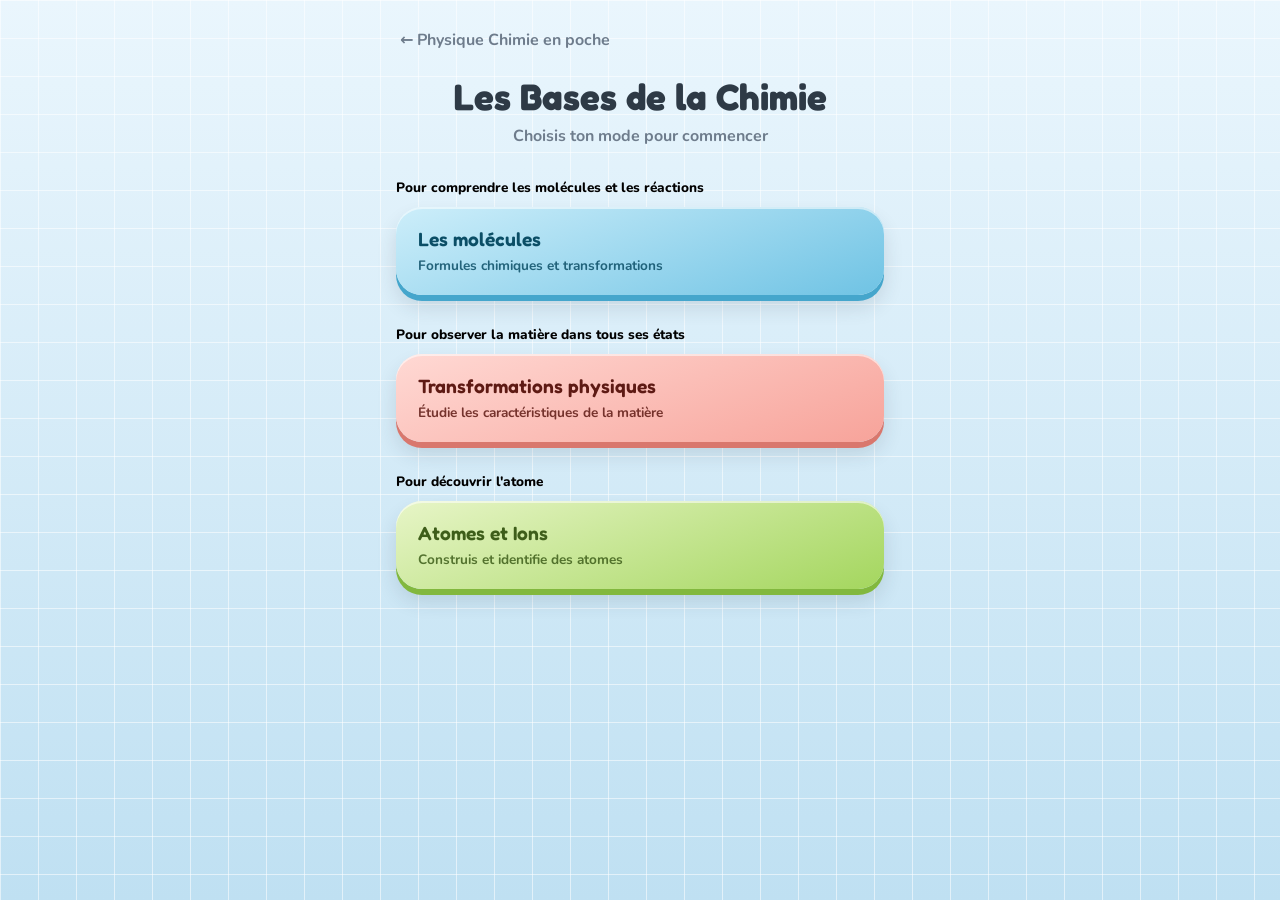
==== apps/chimie/index.html @ 1f3a38d4 "Physique Chimie en poche : page principale et 4 applis réunies Co-Authored-By: Claude Opus 5.5 <nore" ====
<!DOCTYPE html>
<html lang="fr">
<head>
<meta charset="UTF-8">
<meta name="viewport" content="width=device-width, initial-scale=1, viewport-fit=cover">
<title>Les Bases de la Chimie</title>
<link rel="preconnect" href="https://fonts.googleapis.com">
<link rel="preconnect" href="https://fonts.gstatic.com" crossorigin>
<link href="https://fonts.googleapis.com/css2?family=Fredoka:wght@500;600;700&family=Nunito:wght@600;700;800&display=swap" rel="stylesheet">
<link rel="stylesheet" href="style.css">
</head>
<body data-theme="home">

  <!-- ÉCRAN : ACCUEIL -->
  <section id="screen-home" class="screen active">
    <h1 class="app-title">Les Bases de la Chimie</h1>
    <p class="app-subtitle">Choisis ton mode pour commencer</p>

    <p class="mode-caption">Pour comprendre les molécules et les réactions</p>
    <div class="mode-list">
      <button type="button" id="btn-mode1" class="mode-btn mode-btn--blue">
        <span class="mode-btn__title">Les molécules</span>
        <span class="mode-btn__subtitle">Formules chimiques et transformations</span>
      </button>
    </div>

    <p class="mode-caption">Pour observer la matière dans tous ses états</p>
    <div class="mode-list">
      <button type="button" id="btn-mode3" class="mode-btn mode-btn--r">
        <span class="mode-btn__title">Transformations physiques</span>
        <span class="mode-btn__subtitle">Étudie les caractéristiques de la matière</span>
      </button>
    </div>

    <p class="mode-caption">Pour découvrir l'atome</p>
    <div class="mode-list">
      <button type="button" id="btn-mode2" class="mode-btn mode-btn--green">
        <span class="mode-btn__title">Atomes et Ions</span>
        <span class="mode-btn__subtitle">Construis et identifie des atomes</span>
      </button>
    </div>
  </section>

  <!-- ÉCRAN : MODE 1 (sélection des sous-modes) -->
  <section id="screen-mode1" class="screen">
    <button type="button" class="btn-back" id="btn-back-to-home">← Retour</button>
    <h1 class="app-title">Les molécules</h1>
    <p class="app-subtitle">Choisis ton mode pour commencer</p>

    <p class="mode-caption">Pour découvrir les formules chimiques</p>
    <div class="mode-list">
      <button type="button" id="btn-mode1-1" class="mode-btn mode-btn--b1">
        <span class="mode-btn__title">Construis ta molécule</span>
        <span class="mode-btn__subtitle">Assemble des atomes et construis tes molécules</span>
      </button>
      <button type="button" id="btn-mode1-2" class="mode-btn mode-btn--b2">
        <span class="mode-btn__title">Teste-toi</span>
        <span class="mode-btn__subtitle">Identifie et construis des molécules existantes</span>
      </button>
    </div>

    <p class="mode-caption">Pour apprendre à maîtriser les équations chimiques</p>
    <div class="mode-list">
      <button type="button" id="btn-eq-cours" class="mode-btn mode-btn--b3">
        <span class="mode-btn__title">Décris une transformation</span>
        <span class="mode-btn__subtitle">Identifie les réactifs et les produits</span>
      </button>
      <button type="button" id="btn-balance" class="mode-btn mode-btn--b4">
        <span class="mode-btn__title">Équilibre une équation chimique</span>
        <span class="mode-btn__subtitle">Ajuste une écriture scientifique</span>
      </button>
    </div>

    <p class="mode-caption mode-caption--sep">Mets en œuvre tes connaissances dans ce challenge</p>
    <div class="mode-list">
      <button type="button" id="btn-eq-exercice" class="mode-btn mode-btn--glass mode-btn--trophy">
        <span class="mode-btn__title">Challenge</span>
        <span class="mode-btn__subtitle">Teste ta maîtrise de l'écriture chimique</span>
        <span class="mode-btn__trophy" aria-hidden="true">🏆</span>
      </button>
    </div>
  </section>

  <!-- ÉCRAN : MODE 2 (sélection des sous-modes) -->
  <section id="screen-mode2" class="screen">
    <button type="button" class="btn-back" id="btn-back-to-home-2">← Retour</button>
    <h1 class="app-title">Atomes et Ions</h1>
    <p class="app-subtitle">Choisis ton mode pour commencer</p>

    <p class="mode-caption">Pour travailler les atomes</p>
    <div class="mode-list">
      <button type="button" id="btn-atom-cours-nav" class="mode-btn mode-btn--g1">
        <span class="mode-btn__title">Construire ton atome</span>
        <span class="mode-btn__subtitle">Ajoute protons, neutrons et électrons</span>
      </button>
      <button type="button" id="btn-atom-exercice-nav" class="mode-btn mode-btn--g2">
        <span class="mode-btn__title">S'exercer avec les atomes</span>
        <span class="mode-btn__subtitle">Construis ou identifie l'atome demandé</span>
      </button>
    </div>

    <p class="mode-caption">Pour découvrir ce que sont les ions</p>
    <div class="mode-list">
      <button type="button" id="btn-ion-cours-nav" class="mode-btn mode-btn--g3">
        <span class="mode-btn__title">Découvrir les ions</span>
        <span class="mode-btn__subtitle">Transforme un atome en ion, pas à pas</span>
      </button>
      <button type="button" id="btn-ion-exercice-nav" class="mode-btn mode-btn--g4">
        <span class="mode-btn__title">Exerce-toi avec les ions</span>
        <span class="mode-btn__subtitle">Construis ou identifie l'ion demandé</span>
      </button>
      <button type="button" id="btn-lab-nav" class="mode-btn mode-btn--g5">
        <span class="mode-btn__title">Identifier les ions</span>
        <span class="mode-btn__subtitle">Soude, nitrate d'argent et flamme</span>
      </button>
    </div>

    <p class="mode-caption mode-caption--sep">Mets en œuvre tes connaissances dans ce challenge</p>
    <div class="mode-list">
      <button type="button" id="btn-atom-challenge" class="mode-btn mode-btn--glass mode-btn--trophy">
        <span class="mode-btn__title">Challenge</span>
        <span class="mode-btn__subtitle">Teste ta maîtrise des atomes et des ions</span>
        <span class="mode-btn__trophy" aria-hidden="true">🏆</span>
      </button>
    </div>
  </section>

  <!-- ÉCRAN : MODE 1-1-COURS (bac à sable de construction moléculaire) -->
  <section id="screen-mode1-1" class="screen screen--sandbox screen--b1">
    <button type="button" class="btn-back" id="btn-back-to-mode1">← Retour</button>
    <h1 class="app-title app-title--small">Construire une molécule</h1>
    <p class="app-subtitle">Construis ta molécule atome par atome et trouve sa formule chimique</p>

    <div class="sandbox-layout">
      <div class="atoms-panel" id="atoms-panel" aria-label="Tableau des 20 premiers atomes"></div>
      <div class="drop-zone-wrapper">
        <div class="drop-zone" id="drop-zone" aria-label="Zone de dépôt"></div>
        <button type="button" class="btn-clear" id="btn-clear">Effacer</button>
      </div>
    </div>

    <div class="formula-display">
      <div class="formula-brute" id="formula-brute"></div>
      <div class="formula-name" id="formula-name"></div>
    </div>
  </section>

  <!-- ÉCRAN : MODE 1-1-EXERCICE (identifier / construire) -->
  <section id="screen-exercise1-2" class="screen screen--sandbox screen--b2">
    <button type="button" class="btn-back" id="btn-back-to-mode1-ex">← Retour</button>
    <h1 class="app-title app-title--small">S'exercer avec les formules</h1>

    <div class="exercise-topbar">
      <span class="ex-score" id="ex-score">Score : 0 / 0</span>
    </div>

    <div id="ex-identify-panel" class="ex-subpanel">
      <p class="app-subtitle">Quelle est la formule chimique de cette molécule ?</p>
      <div class="ex-preview-zone drop-zone" id="ex-preview-zone" aria-label="Molécule à identifier"></div>
      <div class="ex-formula-preview" id="ex-formula-preview"></div>
      <input type="text" id="ex-formula-input" class="ex-formula-input"
        autocomplete="off" autocapitalize="off" autocorrect="off" spellcheck="false" placeholder="Ex : H₂O">
    </div>

    <div id="ex-build-panel" class="ex-subpanel ex-build-panel">
      <p class="app-subtitle">Construis la molécule suivante</p>
      <div class="ex-target-formula" id="ex-target-formula"></div>
      <div class="ex-formula-preview ex-build-name" id="ex-build-name"></div>
      <div class="sandbox-layout sandbox-layout--compact">
        <div class="atoms-panel" id="atoms-panel-ex" aria-label="Tableau des 20 premiers atomes"></div>
        <div class="drop-zone-wrapper">
          <div class="drop-zone" id="drop-zone-ex" aria-label="Zone de dépôt"></div>
          <button type="button" class="btn-clear" id="btn-clear-ex">Effacer</button>
        </div>
      </div>
    </div>

    <p class="ex-feedback" id="ex-feedback"></p>

    <div class="ex-actions">
      <button type="button" class="btn-primary" id="btn-ex-validate">Valider</button>
      <button type="button" class="btn-primary btn-primary--alt" id="btn-ex-skip">Molécule suivante</button>
    </div>
  </section>

  <!-- ÉCRAN : MODE 1-2-COURS (Décrire une transformation chimique) -->
  <section id="screen-equations-cours" class="screen screen--sandbox screen--b3">
    <button type="button" class="btn-back" id="btn-back-to-mode1-eqc">← Retour</button>
    <h1 class="app-title app-title--small">Décrire une transformation</h1>
    <p class="eq-instruction-main" id="eqc-instruction-main"></p>
    <p class="eq-instruction-sub" id="eqc-instruction-sub"></p>

    <div class="eq-phrase" id="eqc-phrase"></div>
    <div class="eq-equation" id="eqc-equation" style="display:none;"></div>

    <p class="ex-feedback" id="eqc-feedback"></p>

    <div class="ex-actions">
      <button type="button" class="btn-secondary" id="btn-eqc-catalog">Voir le catalogue</button>
      <button type="button" class="btn-primary" id="btn-eqc-next-step" style="display:none;">Suivant</button>
      <button type="button" class="btn-primary" id="btn-eqc-validate" style="display:none;">Valider</button>
      <button type="button" class="btn-primary btn-primary--alt" id="btn-eqc-new" style="display:none;">Nouvelle transformation</button>
    </div>

    <div class="eq-catalog-overlay" id="eqc-catalog-overlay">
      <div class="eq-catalog-panel">
        <h2 class="eq-catalog-title">Catalogue des substances</h2>
        <input type="text" id="eqc-catalog-search" class="eq-catalog-search" placeholder="Rechercher un nom ou une formule…">
        <div class="eq-catalog-list" id="eqc-catalog-list"></div>
        <button type="button" class="btn-primary" id="btn-eqc-catalog-close">Fermer</button>
      </div>
    </div>
  </section>

  <!-- ÉCRAN : MODE 1-2-EXERCICE (équations à compléter) -->
  <section id="screen-equations-exercice" class="screen screen--sandbox screen--yellow">
    <button type="button" class="btn-back" id="btn-back-to-mode1-eqx">← Retour</button>
    <h1 class="app-title app-title--small">Écrire une équation chimique</h1>

    <div class="exercise-topbar">
      <span class="ex-score" id="eqx-score">Score : 0 / 0</span>
    </div>

    <div class="eq-phrase" id="eqx-phrase"></div>
    <div class="eq-equation" id="eqx-equation"></div>

    <p class="ex-feedback" id="eqx-feedback"></p>

    <div class="ex-actions">
      <button type="button" class="btn-secondary" id="btn-eqx-catalog">Voir le catalogue</button>
      <button type="button" class="btn-primary" id="btn-eqx-validate">Valider</button>
      <button type="button" class="btn-primary btn-primary--alt" id="btn-eqx-skip">Résoudre et passer</button>
    </div>

    <div class="eq-catalog-overlay" id="eqx-catalog-overlay">
      <div class="eq-catalog-panel">
        <h2 class="eq-catalog-title">Catalogue des substances</h2>
        <input type="text" id="eqx-catalog-search" class="eq-catalog-search" placeholder="Rechercher un nom ou une formule…">
        <div class="eq-catalog-list" id="eqx-catalog-list"></div>
        <button type="button" class="btn-primary" id="btn-eqx-catalog-close">Fermer</button>
      </div>
    </div>
  </section>

  <!-- ÉCRAN : SOUS-MENU CHALLENGE (niveaux 1, 2, 3) -->
  <section id="screen-eq-practice" class="screen">
    <button type="button" class="btn-back" id="btn-back-to-mode1-practice">← Retour</button>
    <h1 class="app-title">Challenge</h1>
    <p class="app-subtitle">Choisis ton niveau</p>

    <div class="mode-list">
      <button type="button" id="btn-eq-lvl1" class="mode-btn mode-btn--yellow">
        <span class="mode-btn__title">Écrire une équation chimique</span>
        <span class="mode-btn__level">Niveau 1</span>
      </button>
      <button type="button" id="btn-eq-lvl2" class="mode-btn mode-btn--orange">
        <span class="mode-btn__title">Équilibrer une équation</span>
        <span class="mode-btn__level">Niveau 2</span>
      </button>
      <button type="button" id="btn-eq-lvl3" class="mode-btn mode-btn--red mode-btn--trophy">
        <span class="mode-btn__title">Mode Expert</span>
        <span class="mode-btn__level">Niveau 3</span>
        <span class="mode-btn__trophy" aria-hidden="true">🏆</span>
      </button>
    </div>
  </section>

  <!-- ÉCRAN : NIVEAU 2 (Équilibrer une équation) -->
  <section id="screen-balance-exercice" class="screen screen--sandbox screen--orange">
    <button type="button" class="btn-back" id="btn-back-to-practice-bx">← Retour</button>
    <h1 class="app-title app-title--small">Équilibrer une équation</h1>
    <div class="exercise-topbar">
      <span class="ex-score" id="bx-score">Score : 0 / 0</span>
    </div>
    <p class="app-subtitle">Équilibre l'équation chimique pour la rendre correcte</p>

    <div class="bal-scene">
      <div class="bal-row" id="bx-row"></div>
      <div class="bal-chips" id="bx-chips"></div>
    </div>
    <div class="bal-equation bal-equation--fit" id="bx-equation"></div>

    <p class="ex-feedback" id="bx-feedback"></p>

    <div class="ex-actions">
      <button type="button" class="btn-primary" id="btn-bx-validate">Valider</button>
      <button type="button" class="btn-primary btn-primary--alt" id="btn-bx-skip" style="display:none;">Résoudre et passer</button>
    </div>
  </section>

  <!-- ÉCRAN : NIVEAU 3 (Mode Expert) -->
  <section id="screen-expert" class="screen screen--sandbox screen--red">
    <button type="button" class="btn-back" id="btn-back-to-practice-exp">← Retour</button>
    <p class="exp-progress" id="exp-progress"></p>
    <h1 class="exp-instruction" id="exp-instruction"></h1>

    <div id="exp-run">
      <div class="eq-phrase" id="exp-phrase"></div>

      <div class="bal-scene" id="exp-scene">
        <div class="bal-row" id="exp-row"></div>
        <div class="exp-scene-foot" id="exp-scene-foot"></div>
      </div>

      <div class="eq-equation" id="exp-equation"></div>
      <div class="exp-cat-q1" id="exp-cat-q1">
        <button type="button" class="btn-secondary" id="btn-exp-catalog">Voir le catalogue</button>
      </div>

      <p class="ex-feedback" id="exp-feedback"></p>

      <div class="ex-actions">
        <button type="button" class="btn-primary" id="btn-exp-validate">Valider</button>
        <button type="button" class="btn-primary btn-primary--alt" id="btn-exp-new" style="display:none;">Nouvelle transformation</button>
        <button type="button" class="btn-primary" id="btn-exp-next" style="display:none;">Question suivante</button>
      </div>
    </div>

    <div class="exp-recap" id="exp-recap" style="display:none;">
      <div class="exp-recap-card">
        <div class="exp-trophy" id="exp-trophy">🏆</div>
        <div class="exp-final" id="exp-final"></div>
        <div class="exp-time" id="exp-time"></div>
        <p class="exp-message" id="exp-message"></p>
        <div class="ex-actions">
          <button type="button" class="btn-primary btn-primary--alt" id="btn-exp-tuto" style="display:none;">Revoir le tuto</button>
          <button type="button" class="btn-primary" id="btn-exp-replay">Rejouer</button>
          <button type="button" class="btn-secondary" id="btn-exp-menu">Retour au menu</button>
        </div>
      </div>
    </div>

    <div class="eq-catalog-overlay" id="exp-catalog-overlay">
      <div class="eq-catalog-panel">
        <h2 class="eq-catalog-title">Catalogue des substances</h2>
        <input type="text" id="exp-catalog-search" class="eq-catalog-search" placeholder="Rechercher un nom ou une formule…">
        <div class="eq-catalog-list" id="exp-catalog-list"></div>
        <button type="button" class="btn-primary" id="btn-exp-catalog-close">Fermer</button>
      </div>
    </div>
  </section>

  <!-- ÉCRAN : MODE 1-2-ÉQUILIBRER (tuto pas à pas) -->
  <section id="screen-balance" class="screen screen--sandbox screen--b4">
    <button type="button" class="btn-back" id="btn-back-to-mode1-bal">← Retour</button>
    <h1 class="app-title app-title--small">Équilibrer une équation chimique</h1>
    <p class="bal-text" id="bal-text"></p>

    <div class="bal-scene">
      <div class="bal-row" id="bal-row"></div>
      <div class="bal-chips" id="bal-chips"></div>
    </div>
    <div class="bal-equation" id="bal-equation"></div>

    <p class="ex-feedback" id="bal-feedback"></p>

    <div class="ex-actions">
      <button type="button" class="btn-secondary" id="btn-bal-prev">Précédent</button>
      <button type="button" class="btn-primary" id="btn-bal-next">Suivant</button>
      <button type="button" class="btn-primary btn-primary--alt" id="btn-bal-redo" style="display:none;">Refaire le tuto</button>
      <button type="button" class="btn-primary" id="btn-bal-menu" style="display:none;">Choisir un autre mode</button>
    </div>
  </section>

  <!-- ÉCRAN : MODE 2-1-COURS (Construis ton atome) -->
  <section id="screen-atom-cours" class="screen screen--sandbox screen--g1">
    <button type="button" class="btn-back" id="btn-back-to-mode2">← Retour</button>
    <h1 class="app-title app-title--small">Construire un atome</h1>
    <p class="app-subtitle">Clique sur des protons, neutrons et électrons pour construire ton atome.</p>

    <div class="atom-layout">
      <div class="atom-schema">
        <div class="atom-spin">
          <div class="atom-nucleus-wrap" id="atom-nucleus-wrap"></div>
          <div class="atom-electrons-wrap" id="atom-electrons-wrap"></div>
        </div>
      </div>
      <div class="atom-info">
        <div class="atom-cell" id="atom-cell">
          <span class="element-mass" id="atom-info-mass"></span>
          <span class="element-number" id="atom-info-number"></span>
          <span class="element-symbol" id="atom-info-symbol">?</span>
          <span class="element-name" id="atom-info-name"></span>
        </div>
        <p class="atom-proton-msg" id="atom-proton-msg"></p>
        <p class="atom-neutral-msg" id="atom-neutral-msg"></p>
      </div>
    </div>

    <p class="atom-limit-msg" id="atom-limit-msg"></p>

    <div class="atom-particle-bar">
      <button type="button" class="atom-particle-btn atom-particle-btn--proton" id="btn-add-proton">+ Proton (0)</button>
      <button type="button" class="atom-particle-btn atom-particle-btn--neutron" id="btn-add-neutron">+ Neutron (0)</button>
      <button type="button" class="atom-particle-btn atom-particle-btn--electron" id="btn-add-electron">+ Électron (0)</button>
    </div>

    <div class="ex-actions">
      <button type="button" class="btn-secondary" id="btn-atom-select">Sélectionner un atome</button>
      <button type="button" class="btn-clear btn-clear--static" id="btn-atom-clear">Effacer</button>
    </div>

    <div class="eq-catalog-overlay" id="atom-picker-overlay">
      <div class="eq-catalog-panel atom-picker-panel">
        <h2 class="eq-catalog-title">Choisis un atome</h2>
        <div class="atoms-panel atom-picker-grid" id="atom-picker-grid"></div>
        <button type="button" class="btn-primary" id="btn-atom-picker-close">Fermer</button>
      </div>
    </div>
  </section>

  <!-- ÉCRAN : S'EXERCER AVEC LES ATOMES (contenu généré par ions-app.js) -->
  <section id="screen-atom-exercice" class="screen screen--sandbox screen--g2"></section>

  <!-- ÉCRAN : TUTO DES IONS (Découvrir les ions) -->
  <section id="screen-ion-cours" class="screen screen--sandbox screen--g3">
    <button type="button" class="btn-back" id="btn-back-to-mode2-ion">← Retour</button>
    <h1 class="app-title app-title--small">Découvrir les ions</h1>

    <div id="ionc-main">
      <p class="ion-text" id="ionc-text"></p>
      <p class="ion-instruction" id="ionc-instruction"></p>
      <p class="ion-tip" id="ionc-tip"></p>
      <div class="atom-cell atom-cell--target" id="ionc-target"></div>

      <div class="atom-layout">
        <div class="atom-schema">
          <div class="atom-spin">
            <div class="atom-nucleus-wrap" id="ionc-nucleus-wrap"></div>
            <div class="atom-electrons-wrap" id="ionc-electrons-wrap"></div>
          </div>
        </div>
        <div class="atom-info">
          <div class="atom-cell">
            <span class="element-mass" id="ionc-info-mass"></span>
            <span class="element-number" id="ionc-info-number"></span>
            <span class="element-symbol" id="ionc-info-symbol">?</span>
            <span class="element-name" id="ionc-info-name"></span>
          </div>
          <p class="atom-neutral-msg" id="ionc-neutral"></p>
        </div>
      </div>
      <p class="atom-limit-msg" id="ionc-limit"></p>

      <div class="atom-particle-bar">
        <button type="button" class="atom-particle-btn atom-particle-btn--proton" id="btn-ionc-add-proton">+ Proton (0)</button>
        <button type="button" class="atom-particle-btn atom-particle-btn--neutron" id="btn-ionc-add-neutron">+ Neutron (0)</button>
        <button type="button" class="atom-particle-btn atom-particle-btn--electron" id="btn-ionc-add-electron">+ Électron (0)</button>
      </div>

      <p class="ex-feedback" id="ionc-feedback"></p>

      <div class="ex-actions">
        <button type="button" class="btn-clear btn-clear--static" id="btn-ionc-clear">Effacer</button>
        <button type="button" class="btn-secondary" id="btn-ionc-prev">Précédent</button>
        <button type="button" class="btn-primary" id="btn-ionc-next">Suivant</button>
      </div>
    </div>

    <div id="ionc-recap" style="display:none;">
      <div class="ion-recap-card">
        <h2 class="ion-recap-title">À retenir</h2>
        <p class="ion-text">Un ion est un atome qui a gagné ou perdu des électrons, on indique ce changement par un signe et un chiffre en haut du symbole</p>
        <p class="ion-recap-bold">Il y a deux cas possibles</p>
        <div class="ion-cases">
          <div class="ion-case">
            <p>Un ion avec un « <span class="ion-pos">+</span> » est <span class="ion-pos">positif</span>, il a <span class="ion-pos">perdu</span> 1, 2, 3… électrons.</p>
            <div class="ion-examples ion-pos"><span>Na<sup class="ion-charge">+</sup></span><span>Fe<sup class="ion-charge">2+</sup></span><span>Al<sup class="ion-charge">3+</sup></span></div>
          </div>
          <div class="ion-case ion-case--right">
            <p>Un ion avec un « <span class="ion-neg">&minus;</span> » est <span class="ion-neg">négatif</span>, il a <span class="ion-neg">gagné</span> 1, 2, 3… électrons.</p>
            <div class="ion-examples ion-neg"><span>Cl<sup class="ion-charge">&minus;</sup></span><span>O<sup class="ion-charge">2&minus;</sup></span><span>N<sup class="ion-charge">3&minus;</sup></span></div>
          </div>
        </div>
        <div class="ex-actions">
          <button type="button" class="btn-primary btn-primary--alt" id="btn-ionc-again">Essayer un autre ion</button>
          <button type="button" class="btn-primary" id="btn-ionc-menu">Choisir un autre mode</button>
        </div>
      </div>
    </div>
  </section>

  <!-- ÉCRANS : exercice ions et challenges (contenu généré par ions-app.js) -->
  <section id="screen-ion-exercice" class="screen screen--sandbox screen--g4"></section>

  <section id="screen-atom-challenge" class="screen">
    <button type="button" class="btn-back" id="btn-back-to-mode2-ch">← Retour</button>
    <h1 class="app-title">Challenge</h1>
    <p class="app-subtitle">Choisis ton niveau</p>
    <div class="mode-list">
      <button type="button" id="btn-ach-lvl1" class="mode-btn mode-btn--yellow">
        <span class="mode-btn__title">Atomes neutres</span>
        <span class="mode-btn__level">Niveau 1</span>
      </button>
      <button type="button" id="btn-ach-lvl2" class="mode-btn mode-btn--orange">
        <span class="mode-btn__title">Les ions</span>
        <span class="mode-btn__level">Niveau 2</span>
      </button>
      <button type="button" id="btn-ach-lvl3" class="mode-btn mode-btn--red mode-btn--trophy">
        <span class="mode-btn__title">Mode Expert</span>
        <span class="mode-btn__level">Niveau 3</span>
        <span class="mode-btn__trophy" aria-hidden="true">🏆</span>
      </button>
    </div>
  </section>

  <section id="screen-atom-ch1" class="screen screen--sandbox screen--yellow"></section>
  <section id="screen-atom-ch2" class="screen screen--sandbox screen--orange"></section>

  <!-- ÉCRANS : LABO D'IDENTIFICATION DES IONS (contenu généré par lab-app.js) -->
  <section id="screen-lab" class="screen screen--sandbox screen--g5"></section>
  <section id="screen-lab-test" class="screen screen--sandbox screen--g5"></section>

  <!-- ÉCRANS : MODE EXPERT DES ATOMES ET IONS (questions générées par ions-app.js / lab-app.js) -->
  <section id="screen-atom-expert-q" class="screen screen--sandbox screen--red"></section>
  <section id="screen-atom-expert-lab" class="screen screen--sandbox screen--red"></section>
  <section id="screen-atom-expert-recap" class="screen screen--red">
    <h1 class="app-title app-title--small">Mode Expert</h1>
    <div class="exp-recap-card">
      <div class="exp-trophy" id="aer-trophy">🏆</div>
      <div class="exp-final" id="aer-final"></div>
      <div class="exp-time" id="aer-time"></div>
      <p class="exp-message" id="aer-message"></p>
      <div class="ex-actions">
        <button type="button" class="btn-primary btn-primary--alt" id="aer-train" style="display:none;">S'entraîner</button>
        <button type="button" class="btn-primary" id="aer-replay">Rejouer</button>
      </div>
    </div>
  </section>

  <!-- ÉCRAN : MODE 3 (Transformations physiques) -->
  <section id="screen-mode3" class="screen">
    <button type="button" class="btn-back" id="btn-back-to-home-3">← Retour</button>
    <h1 class="app-title">Transformations physiques</h1>
    <p class="app-subtitle">Choisis ton mode pour commencer</p>

    <p class="mode-caption">Pour manipuler la matière</p>
    <div class="mode-list">
      <button type="button" id="btn-states-nav" class="mode-btn mode-btn--r1">
        <span class="mode-btn__title">Changements d'états</span>
        <span class="mode-btn__subtitle">Manipule la matière et change d'état</span>
      </button>
      <button type="button" id="btn-temp-nav" class="mode-btn mode-btn--r2">
        <span class="mode-btn__title">Température de changement d'état</span>
        <span class="mode-btn__subtitle">Teste différentes matières dans différentes conditions</span>
      </button>
      <button type="button" id="btn-exp-nav" class="mode-btn mode-btn--r3">
        <span class="mode-btn__title">Expérience</span>
        <span class="mode-btn__subtitle">Identifie toi-même des substances chimiques</span>
      </button>
      <button type="button" id="btn-piston-nav" class="mode-btn mode-btn--r4">
        <span class="mode-btn__title">Propriétés de la matière</span>
        <span class="mode-btn__subtitle">Comprime, étire, chauffe et refroidis solides, liquides et gaz</span>
      </button>
    </div>
  </section>

  <!-- ÉCRAN : CHANGEMENTS D'ÉTATS (laboratoire : l'eau) -->
  <section id="screen-states" class="screen screen--sandbox screen--r1">
    <button type="button" class="btn-back" id="btn-back-to-mode3">← Retour</button>
    <h1 class="app-title app-title--small">Changements d'états</h1>

    <div class="st-name" id="st-name" aria-live="polite"></div>

    <div class="st-stagewrap">
    <div class="st-stage">
      <svg viewBox="0 0 300 300" class="st-svg" id="st-svg" role="img" aria-label="Un bécher d'eau posé sur un réchaud à gaz">
        <defs>
          <clipPath id="st-clip"><rect x="92" y="38" width="116" height="146"/></clipPath>
          <linearGradient id="st-wg" x1="0" y1="0" x2="0" y2="1"><stop offset="0" stop-color="#8ED3F5"/><stop offset="1" stop-color="#4FA9DC"/></linearGradient>
          <radialGradient id="st-gg"><stop offset="0" stop-color="#fff" stop-opacity=".95"/><stop offset="1" stop-color="#fff" stop-opacity="0"/></radialGradient>
          <linearGradient id="st-fg" x1="0" y1="1" x2="0" y2="0"><stop offset="0" stop-color="#FF9F1C"/><stop offset="1" stop-color="#FFE066"/></linearGradient>
          <filter id="st-blur"><feGaussianBlur stdDeviation="2.5"/></filter>
        </defs>

        <!-- Réchaud -->
        <path d="M126 262h48l8 18h-64z" fill="#6B7886"/>
        <rect x="142" y="250" width="16" height="14" fill="#8996A3"/>
        <rect x="122" y="240" width="56" height="11" rx="5" fill="#59656F" id="st-head"/>
        <path d="M178 272h40q12 0 12-12" fill="none" stroke="#59656F" stroke-width="4" stroke-linecap="round"/>
        <!-- Trépied -->
        <path d="M100 190h100M106 190l-6 52M194 190l6 52" stroke="#7A8794" stroke-width="4" stroke-linecap="round" fill="none"/>

        <!-- Flamme -->
        <g id="st-flame" class="st-flame">
          <path class="st-f f1" d="M132 240c-8-8-7-18 0-30 7 12 8 22 0 30z" fill="url(#st-fg)"/>
          <path class="st-f f2" d="M150 240c-10-10-9-24 0-42 9 18 10 32 0 42z" fill="url(#st-fg)"/>
          <path class="st-f f3" d="M168 240c-8-8-7-18 0-30 7 12 8 22 0 30z" fill="url(#st-fg)"/>
          <path class="st-f f4" d="M141 240c-4-5-3-10 0-17 3 7 4 12 0 17z" fill="#FFF3B0"/>
          <path class="st-f f5" d="M159 240c-4-5-3-10 0-17 3 7 4 12 0 17z" fill="#FFF3B0"/>
        </g>

        <!-- Fond du bécher -->
        <rect x="92" y="38" width="116" height="146" fill="rgba(215,235,247,.35)"/>

        <!-- Contenu -->
        <g clip-path="url(#st-clip)">
          <g id="st-water" class="st-item" style="display:none">
            <path d="M92 139q14-8 29 0t29 0 29 0 29 0V184H92z" fill="url(#st-wg)" opacity=".9"/>
            <path d="M92 139q14-8 29 0t29 0 29 0 29 0" fill="none" stroke="#fff" stroke-width="2" opacity=".6"/>
          </g>
          <g id="st-gas" class="st-item" style="display:none" filter="url(#st-blur)">
            <circle class="st-g g1" cx="125" cy="150" r="22" fill="url(#st-gg)"/>
            <circle class="st-g g2" cx="170" cy="130" r="26" fill="url(#st-gg)"/>
            <circle class="st-g g3" cx="140" cy="95" r="22" fill="url(#st-gg)"/>
            <circle class="st-g g4" cx="180" cy="168" r="18" fill="url(#st-gg)"/>
            <circle class="st-g g5" cx="115" cy="68" r="16" fill="url(#st-gg)"/>
            <circle class="st-g g6" cx="165" cy="70" r="20" fill="url(#st-gg)"/>
          </g>
        </g>
        <rect id="st-stream" x="146" y="0" width="8" height="120" rx="4" fill="#6FC0EC" style="display:none"/>
        <g id="st-ice" class="st-item" style="display:none">
          <rect x="121" y="122" width="58" height="62" rx="9" fill="#D4F0FF" stroke="#8CC7E6" stroke-width="2.5" opacity=".95"/>
          <path d="M130 133h14M130 133v16" stroke="#fff" stroke-width="4" stroke-linecap="round"/>
        </g>
        <!-- Représentation microscopique -->
        <g id="st-micro"></g>

        <!-- Verre -->
        <path d="M86 38h10M204 38h10M92 38V176q0 8 8 8h100q8 0 8-8V38" fill="none" stroke="#7F9DB3" stroke-width="4" stroke-linecap="round" stroke-linejoin="round"/>
        <path d="M188 80h16M194 105h10M188 130h16M194 155h10" stroke="#7F9DB3" stroke-width="2" stroke-linecap="round" opacity=".7"/>
      </svg>
    </div>
    <div class="st-side" id="st-side" style="visibility:hidden">
      <div class="st-lens" id="st-lens">
        <svg id="st-ico-lens" viewBox="0 0 24 24" fill="none" stroke="#8A2A20" stroke-width="2.4" stroke-linecap="round"><circle cx="10" cy="10" r="6.5" fill="#fff" fill-opacity=".6"/><path d="M15 15l6 6"/></svg>
        <svg id="st-ico-eye" viewBox="0 0 24 24" fill="none" stroke="#8A2A20" stroke-width="2.2" stroke-linecap="round" stroke-linejoin="round" style="display:none"><path d="M2 12c3-5 6-7 10-7s7 2 10 7c-3 5-6 7-10 7s-7-2-10-7z" fill="#fff" fill-opacity=".6"/><circle cx="12" cy="12" r="3" fill="#8A2A20"/></svg>
      </div>
      <button type="button" class="st-micro-btn" id="btn-st-micro">Mode Microscopique</button>
      <p class="st-legend" id="st-legend" style="display:none"><svg viewBox="0 0 24 22" aria-hidden="true"><polygon points="12,2 2,19 22,19" class="st-tri"/></svg><span>Un triangle : une molécule</span></p>
    </div>
    </div>

    <p class="st-prompt" id="st-prompt">Dans quel état veux-tu mettre l'eau ?</p>
    <div class="st-row" id="st-picks">
      <button type="button" class="st-btn st-pick st-pick--solid" data-state="solid">Solide</button>
      <button type="button" class="st-btn st-pick st-pick--liquid" data-state="liquid">Liquide</button>
      <button type="button" class="st-btn st-pick st-pick--gas" data-state="gas">Gaz</button>
    </div>

    <div class="st-row" id="st-actions" style="display:none">
      <button type="button" class="st-btn st-heat" id="btn-st-heat"><svg class="st-ico" viewBox="0 0 24 24" aria-hidden="true"><path d="M12 2c1 4 6 6 6 12a6 6 0 0 1-12 0c0-3 2-4 3-7 1 1 1 2 2 3 1-2 1-5 1-8z" fill="#E8590C" stroke="#B3400A" stroke-width="1" stroke-linejoin="round"/><path d="M12 22a3 3 0 0 1-3-3c0-2 2-3 3-5 1 2 3 3 3 5a3 3 0 0 1-3 3z" fill="#FFD43B"/></svg> Chauffer</button>
      <button type="button" class="st-btn st-cool" id="btn-st-cool"><svg class="st-ico" viewBox="0 0 24 24" aria-hidden="true" fill="none" stroke="#fff" stroke-width="2" stroke-linecap="round"><g id="sf"><path d="M12 2v20M9 4l3 3 3-3M9 20l3-3 3 3"/></g><use href="#sf" transform="rotate(60 12 12)"/><use href="#sf" transform="rotate(120 12 12)"/></svg> Refroidir</button>
    </div>

    <div class="st-retenir-wrap" id="st-retenir-wrap" style="display:none">
      <button type="button" class="mode-btn mode-btn--r st-retenir" id="btn-st-retenir"><span class="mode-btn__title">À retenir</span></button>
    </div>

    <div class="eq-catalog-overlay" id="st-overlay">
      <div class="eq-catalog-panel">
        <h2 class="eq-catalog-title">À retenir</h2>
        <div class="st-memo">
          <h3 class="st-memo__h">Les changements d'état</h3>
          <p>La <b class="st-red">fusion</b> est le passage de l'état solide à l'état liquide (la température augmente).</p>
          <p>La <b class="st-red">vaporisation</b> est le passage de l'état liquide à l'état gazeux (la température augmente).</p>
          <p>La <b class="st-blue">solidification</b> est le passage de l'état liquide à l'état solide (la température diminue).</p>
          <p>La <b class="st-blue">liquéfaction</b> est le passage de l'état gazeux à l'état liquide (la température diminue).</p>
        </div>
        <div class="st-memo">
          <h3 class="st-memo__h">La représentation microscopique</h3>
          <div class="st-micro-row"><svg class="st-illu" viewBox="0 0 100 60" aria-hidden="true"><polygon transform="translate(42.8 52.4) rotate(0)" points="0,-5.2 -4.5,2.6 4.5,2.6" class="st-tri"/><polygon transform="translate(47.6 49.8) rotate(180)" points="0,-5.2 -4.5,2.6 4.5,2.6" class="st-tri"/><polygon transform="translate(52.4 52.4) rotate(0)" points="0,-5.2 -4.5,2.6 4.5,2.6" class="st-tri"/><polygon transform="translate(57.2 49.8) rotate(180)" points="0,-5.2 -4.5,2.6 4.5,2.6" class="st-tri"/><polygon transform="translate(42.8 41.6) rotate(180)" points="0,-5.2 -4.5,2.6 4.5,2.6" class="st-tri"/><polygon transform="translate(47.6 44.2) rotate(0)" points="0,-5.2 -4.5,2.6 4.5,2.6" class="st-tri"/><polygon transform="translate(52.4 41.6) rotate(180)" points="0,-5.2 -4.5,2.6 4.5,2.6" class="st-tri"/><polygon transform="translate(57.2 44.2) rotate(0)" points="0,-5.2 -4.5,2.6 4.5,2.6" class="st-tri"/><polygon transform="translate(42.8 36.0) rotate(0)" points="0,-5.2 -4.5,2.6 4.5,2.6" class="st-tri"/><polygon transform="translate(47.6 33.4) rotate(180)" points="0,-5.2 -4.5,2.6 4.5,2.6" class="st-tri"/><polygon transform="translate(52.4 36.0) rotate(0)" points="0,-5.2 -4.5,2.6 4.5,2.6" class="st-tri"/><polygon transform="translate(57.2 33.4) rotate(180)" points="0,-5.2 -4.5,2.6 4.5,2.6" class="st-tri"/></svg><p><b>État solide :</b> les molécules sont serrées, ordonnées et immobiles.</p></div>
          <div class="st-micro-row"><svg class="st-illu" viewBox="0 0 100 60" aria-hidden="true"><polygon transform="translate(14 50) rotate(40)" points="0,-5.2 -4.5,2.6 4.5,2.6" class="st-tri"/><polygon transform="translate(27 52) rotate(200)" points="0,-5.2 -4.5,2.6 4.5,2.6" class="st-tri"/><polygon transform="translate(40 49) rotate(100)" points="0,-5.2 -4.5,2.6 4.5,2.6" class="st-tri"/><polygon transform="translate(53 52) rotate(300)" points="0,-5.2 -4.5,2.6 4.5,2.6" class="st-tri"/><polygon transform="translate(66 50) rotate(160)" points="0,-5.2 -4.5,2.6 4.5,2.6" class="st-tri"/><polygon transform="translate(79 52) rotate(10)" points="0,-5.2 -4.5,2.6 4.5,2.6" class="st-tri"/><polygon transform="translate(21 41) rotate(250)" points="0,-5.2 -4.5,2.6 4.5,2.6" class="st-tri"/><polygon transform="translate(35 40) rotate(70)" points="0,-5.2 -4.5,2.6 4.5,2.6" class="st-tri"/><polygon transform="translate(48 41) rotate(330)" points="0,-5.2 -4.5,2.6 4.5,2.6" class="st-tri"/><polygon transform="translate(61 40) rotate(120)" points="0,-5.2 -4.5,2.6 4.5,2.6" class="st-tri"/><polygon transform="translate(74 41) rotate(220)" points="0,-5.2 -4.5,2.6 4.5,2.6" class="st-tri"/><polygon transform="translate(88 50) rotate(280)" points="0,-5.2 -4.5,2.6 4.5,2.6" class="st-tri"/></svg><p><b>État liquide :</b> les molécules sont serrées mais désordonnées, elles glissent les unes sur les autres.</p></div>
          <div class="st-micro-row"><svg class="st-illu" viewBox="0 0 100 60" aria-hidden="true"><polygon transform="translate(12 12) rotate(30)" points="0,-5.2 -4.5,2.6 4.5,2.6" class="st-tri"/><polygon transform="translate(40 9) rotate(200)" points="0,-5.2 -4.5,2.6 4.5,2.6" class="st-tri"/><polygon transform="translate(70 14) rotate(110)" points="0,-5.2 -4.5,2.6 4.5,2.6" class="st-tri"/><polygon transform="translate(90 8) rotate(300)" points="0,-5.2 -4.5,2.6 4.5,2.6" class="st-tri"/><polygon transform="translate(25 30) rotate(250)" points="0,-5.2 -4.5,2.6 4.5,2.6" class="st-tri"/><polygon transform="translate(55 27) rotate(60)" points="0,-5.2 -4.5,2.6 4.5,2.6" class="st-tri"/><polygon transform="translate(82 32) rotate(160)" points="0,-5.2 -4.5,2.6 4.5,2.6" class="st-tri"/><polygon transform="translate(10 48) rotate(340)" points="0,-5.2 -4.5,2.6 4.5,2.6" class="st-tri"/><polygon transform="translate(38 44) rotate(90)" points="0,-5.2 -4.5,2.6 4.5,2.6" class="st-tri"/><polygon transform="translate(63 47) rotate(210)" points="0,-5.2 -4.5,2.6 4.5,2.6" class="st-tri"/><polygon transform="translate(88 52) rotate(20)" points="0,-5.2 -4.5,2.6 4.5,2.6" class="st-tri"/><polygon transform="translate(48 18) rotate(140)" points="0,-5.2 -4.5,2.6 4.5,2.6" class="st-tri"/></svg><p><b>État gazeux :</b> les molécules sont très écartées, désordonnées et très agitées.</p></div>
          <p class="st-memo__note">Dans les trois états, le nombre de molécules ne change pas.</p>
        </div>
        <button type="button" class="mode-btn mode-btn--r st-retenir" id="btn-st-close"><span class="mode-btn__title">Fermer</span></button>
      </div>
    </div>
  </section>

  <!-- ÉCRAN : TEMPÉRATURE DE CHANGEMENT D'ÉTAT (labo expérimental) -->
  <section id="screen-temp" class="screen screen--sandbox screen--r2">
    <button type="button" class="btn-back" id="btn-back-to-mode3-tp">← Retour</button>
    <h1 class="app-title app-title--small" id="tp-title">Température de changement d'état</h1>
    <p class="app-subtitle" id="tp-sub">Étudie les changements d'états de différentes substances en manipulant la température.</p>
    <div class="tp-exp-only tp-tablewrap" id="tp-table"></div>
    <div class="tp-toprow">
      <button type="button" class="st-btn tp-choose tp-free-only" id="btn-tp-choose">Choisir une substance</button>
      <button type="button" class="st-btn tp-reset" id="btn-tp-reset">Réinitialiser</button>
    </div>
    <p class="tp-read" id="tp-read"></p>
    <div class="st-stagewrap">
      <div class="st-stage" id="tp-stage"></div>
      <div class="st-side" id="tp-side">
        <div class="st-lens">
          <svg id="tp-ico-lens" viewBox="0 0 24 24" fill="none" stroke="#8A2A20" stroke-width="2.4" stroke-linecap="round"><circle cx="10" cy="10" r="6.5" fill="#fff" fill-opacity=".6"/><path d="M15 15l6 6"/></svg>
          <svg id="tp-ico-eye" viewBox="0 0 24 24" fill="none" stroke="#8A2A20" stroke-width="2.2" stroke-linecap="round" stroke-linejoin="round" style="display:none"><path d="M2 12c3-5 6-7 10-7s7 2 10 7c-3 5-6 7-10 7s-7-2-10-7z" fill="#fff" fill-opacity=".6"/><circle cx="12" cy="12" r="3" fill="#8A2A20"/></svg>
        </div>
        <button type="button" class="st-micro-btn" id="btn-tp-micro">Mode Microscopique</button>
        <p class="st-legend" id="tp-legend" style="display:none"><svg viewBox="0 0 24 22" aria-hidden="true"><polygon points="12,2 2,19 22,19" class="st-tri"/></svg><span id="tp-legend-txt"></span></p>
      </div>
    </div>
    <div class="tp-slider" id="tp-slider" aria-label="Curseur froid / chaud"><div class="tp-thumb" id="tp-thumb"></div></div>
    <p class="tp-hint">Glisse le curseur : côté bleu, on refroidit ; côté rouge, on chauffe ; au centre, on arrête.</p>
    <canvas id="tp-graph" class="tp-graph"></canvas>
    <p class="ex-feedback tp-exp-only" id="tp-msg"></p>
    <div class="st-retenir-wrap tp-exp-only">
      <button type="button" class="mode-btn mode-btn--r st-retenir" id="btn-tp-ident"><span class="mode-btn__title">Identifier la substance</span></button>
      <button type="button" class="st-btn tp-skip" id="btn-tp-skip" style="display:none">Résoudre et passer</button>
      <button type="button" class="mode-btn mode-btn--r st-retenir" id="btn-tp-next" style="display:none"><span class="mode-btn__title">Essayer une autre substance</span></button>
    </div>
    <div class="st-retenir-wrap tp-free-only"><button type="button" class="mode-btn mode-btn--r st-retenir" id="btn-tp-retenir"><span class="mode-btn__title">À retenir</span></button></div>

    <div class="eq-catalog-overlay" id="tp-pick">
      <div class="eq-catalog-panel">
        <h2 class="eq-catalog-title" id="tp-pick-title">Choisis une substance</h2>
        <div id="tp-pick-body">
          <div class="tp-tabs"><button type="button" class="tp-tab on">Corps purs</button><button type="button" class="tp-tab">Mélanges</button></div>
          <div class="tp-cards" id="tp-cards"></div>
          <button type="button" class="mode-btn mode-btn--r st-retenir" id="btn-tp-pick-close"><span class="mode-btn__title">Fermer</span></button>
        </div>
        <div id="tp-fail" style="display:none">
          <p class="tp-failtxt">Ce n'est pas la bonne substance.</p>
          <button type="button" class="mode-btn mode-btn--r st-retenir" id="btn-tp-retry"><span class="mode-btn__title">Réessayer</span></button>
        </div>
      </div>
    </div>
    <div class="eq-catalog-overlay" id="tp-memo">
      <div class="eq-catalog-panel">
        <h2 class="eq-catalog-title">À retenir</h2>
        <div class="st-memo">
          <h3 class="st-memo__h">Corps pur : un palier</h3>
          <div class="st-micro-row"><svg class="st-illu tp-curve" viewBox="0 0 100 60"><path d="M8 52L35 30H65L92 8" fill="none" stroke="#1F2E48" stroke-width="3" stroke-linejoin="round"/></svg>
          <p>Un <b>corps pur</b> change d'état à une <b>température constante</b> : la courbe présente un <b>palier</b> horizontal.</p></div>
        </div>
        <div class="st-memo">
          <h3 class="st-memo__h">Mélange : pas de palier</h3>
          <div class="st-micro-row"><svg class="st-illu tp-curve" viewBox="0 0 100 60"><path d="M8 52L30 34L68 22L92 8" fill="none" stroke="#1F2E48" stroke-width="3" stroke-linejoin="round"/></svg>
          <p>Pendant le changement d'état d'un <b>mélange</b>, la température <b>continue de varier</b> : il n'y a <b>pas de palier</b>.</p></div>
          <p class="st-memo__note">Le palier permet donc de reconnaître un corps pur.</p>
        </div>
        <button type="button" class="mode-btn mode-btn--r st-retenir" id="btn-tp-memo-close"><span class="mode-btn__title">Fermer</span></button>
      </div>
    </div>
  </section>

  <!-- ÉCRAN : PROPRIÉTÉS DE LA MATIÈRE (labo à piston) -->
  <section id="screen-piston" class="screen screen--sandbox screen--r4">
    <button type="button" class="btn-back" id="btn-back-to-mode3-pi">← Retour</button>
    <h1 class="app-title app-title--small">Propriétés de la matière</h1>
    <p class="app-subtitle">Chauffe, refroidis, comprime ou étire : observe comment le volume change selon l'état de la matière.</p>
    <div class="pi-toprow">
      <button type="button" class="st-btn pi-btn st-pick--solid" data-pisub="solid">Solide</button>
      <button type="button" class="st-btn pi-btn st-pick--liquid" data-pisub="liquid">Liquide</button>
      <button type="button" class="st-btn pi-btn st-pick--gas" data-pisub="gas">Gaz</button>
    </div>
    <div class="st-stagewrap pi-wrap">
      <div class="pi-slider" id="pi-slider" aria-label="Curseur chaud en haut, froid en bas"><div class="pi-thumb" id="pi-thumb"></div></div>
      <div class="st-stage" id="pi-stage"></div>
      <div class="st-side" id="pi-side">
        <div class="st-lens">
          <svg id="pi-ico-lens" viewBox="0 0 24 24" fill="none" stroke="#8A2A20" stroke-width="2.4" stroke-linecap="round"><circle cx="10" cy="10" r="6.5" fill="#fff" fill-opacity=".6"/><path d="M15 15l6 6"/></svg>
          <svg id="pi-ico-eye" viewBox="0 0 24 24" fill="none" stroke="#8A2A20" stroke-width="2.2" stroke-linecap="round" stroke-linejoin="round" style="display:none"><path d="M2 12c3-5 6-7 10-7s7 2 10 7c-3 5-6 7-10 7s-7-2-10-7z" fill="#fff" fill-opacity=".6"/><circle cx="12" cy="12" r="3" fill="#8A2A20"/></svg>
        </div>
        <button type="button" class="st-micro-btn" id="btn-pi-micro">Mode Microscopique</button>
        <p class="st-legend" id="pi-legend" style="display:none"><svg viewBox="0 0 24 22" aria-hidden="true"><polygon points="12,2 2,19 22,19" class="st-tri"/></svg><span>Un triangle : une molécule</span></p>
        <button type="button" class="st-micro-btn pi-amb" id="btn-pi-amb">Température ambiante</button>
      </div>
    </div>
    <p class="ex-feedback" id="pi-msg"></p>
    <div class="st-retenir-wrap"><button type="button" class="mode-btn mode-btn--r st-retenir" id="btn-pi-retenir"><span class="mode-btn__title">À retenir</span></button></div>

    <div class="eq-catalog-overlay" id="pi-memo">
      <div class="eq-catalog-panel">
        <h2 class="eq-catalog-title">À retenir</h2>
        <div id="pi-memo-body"></div>
        <button type="button" class="mode-btn mode-btn--r st-retenir" id="btn-pi-memo-close"><span class="mode-btn__title">Fermer</span></button>
      </div>
    </div>
  </section>

  <!-- Ambiance froide (vent et flocons) -->
  <div class="st-cold" id="st-cold" aria-hidden="true"></div>
  <div class="st-cold-tint" id="st-cold-tint" aria-hidden="true"></div>

  <canvas id="confetti-canvas"></canvas>

  <script src="js/units.js"></script>
  <script src="js/molecules.js"></script>
  <script src="js/molecule-builder.js"></script>
  <script src="js/sandbox.js"></script>
  <script src="js/generator.js"></script>
  <script src="js/confetti.js"></script>
  <script src="js/exercise.js"></script>
  <script src="js/equations-data.js"></script>
  <script src="js/equations-app.js"></script>
  <script src="js/balance-app.js"></script>
  <script src="js/balance-exercise.js"></script>
  <script src="js/balance-scene.js"></script>
  <script src="js/expert-app.js"></script>
  <script src="js/periodic-table.js"></script>
  <script src="js/atoms-app.js"></script>
  <script src="js/ions-app.js"></script>
  <script src="js/lab-app.js"></script>
  <script src="js/atom-expert.js"></script>
  <script src="js/states-app.js"></script>
  <script src="js/temp-app.js"></script>
  <script src="js/piston-app.js"></script>
  <script src="js/app.js"></script>
<script src="../../portail/retour.js" data-home="#screen-home" data-class="btn-back"></script>
</body>
</html>
---- apps/chimie/style.css ----
/* ===== Tokens ===== */
:root {
  --ink: #2E3A46;
  --ink-soft: #6E7C8C;
  --success: #2F9E5E;
  --error: #D9463B;
  --blue: #3F7FE0;
  --radius-lg: 26px;
  --radius-md: 16px;
  --font-display: 'Fredoka', 'Nunito', system-ui, sans-serif;
  --font-body: 'Nunito', system-ui, -apple-system, 'Segoe UI', sans-serif;
  --shadow-card: 0 10px 26px rgba(46, 58, 70, 0.1);

  --bg-top: #EAF6FD; --bg-bottom: #BFE0F2;
  --acc-light: #CDEEFA; --acc-mid: #6FC3E4; --acc-dark: #45A6CC; --acc-text: #0B4E66;
}

* { box-sizing: border-box; -webkit-tap-highlight-color: transparent; touch-action: manipulation; }
button { -webkit-user-select: none; user-select: none; }

html, body { margin: 0; padding: 0; color: var(--ink); font-family: var(--font-body); font-weight: 600; }

body {
  min-height: 100vh; min-height: 100dvh;
  overflow-x: hidden;
  position: relative;
}

/* Fond : dégradé par thème + quadrillé */
body::before {
  content: '';
  position: fixed; inset: 0; z-index: -1; pointer-events: none;
  background-image:
    linear-gradient(rgba(255,255,255,.55) 1px, transparent 1px),
    linear-gradient(90deg, rgba(255,255,255,.55) 1px, transparent 1px),
    linear-gradient(180deg, var(--bg-top), var(--bg-bottom));
  background-size: 38px 38px, 38px 38px, 100% 100%;
}
body[data-theme="pink"]   { --bg-top: #FFF1F7; --bg-bottom: #FBCFE3; }
body[data-theme="purple"] { --bg-top: #F7F0FD; --bg-bottom: #DCC8F3; }
body[data-theme="green"]  { --bg-top: #F4FBE8; --bg-bottom: #CFE9A9; }
body[data-theme="yellow"] { --bg-top: #FFFBE3; --bg-bottom: #FBE58E; }
body[data-theme="orange"] { --bg-top: #FFF3E5; --bg-bottom: #FBC792; }
body[data-theme="red"]    { --bg-top: #FFEDEA; --bg-bottom: #F5A9A0; }

/* Couleurs d'accent par écran (boutons primaires, cellules…) */
.screen--pink   { --acc-light: #FFD3E6; --acc-mid: #FF9DC8; --acc-dark: #D9558F; --acc-text: #6E1A48; }
.screen--purple { --acc-light: #E3CFF8; --acc-mid: #B98AEF; --acc-dark: #7B4DAE; --acc-text: #3E1F6B; }
.screen--green  { --acc-light: #E7F5C7; --acc-mid: #A4D65E; --acc-dark: #82B83E; --acc-text: #3E5E1A; }
.screen--yellow { --acc-light: #FFF0A6; --acc-mid: #F2CB3F; --acc-dark: #C99B12; --acc-text: #5C4400; }
.screen--orange { --acc-light: #FFD9B0; --acc-mid: #FFA85C; --acc-dark: #D2701A; --acc-text: #5E2E00; }
.screen--red    { --acc-light: #FFB8AE; --acc-mid: #EE6A5D; --acc-dark: #A92A20; --acc-text: #4A0B06; }

/* ===== Écrans ===== */
.screen {
  display: none; width: 100%; max-width: 520px; margin: 0 auto;
  padding: calc(18px + env(safe-area-inset-top, 0px)) 16px calc(32px + env(safe-area-inset-bottom, 0px));
}
.screen.active { display: block; }
.screen--sandbox { max-width: 720px; }
.screen--purple.screen--sandbox, .screen--yellow.screen--sandbox, .screen--orange.screen--sandbox { max-width: 680px; }

/* ===== Titres et textes (repris de l'appli de conversions) ===== */
.app-title {
  font-family: var(--font-display); font-weight: 700;
  font-size: clamp(1.7rem, 7vw, 2.3rem); line-height: 1.15;
  text-align: center; margin: 14px 0 8px; color: var(--ink);
}
.app-title--small { font-size: clamp(1.5rem, 6vw, 1.9rem); }
.app-subtitle {
  text-align: center; color: var(--ink-soft); font-weight: 700;
  font-size: 1rem; line-height: 1.35; margin: 0 auto 26px; max-width: 34ch;
}
.mode-caption {
  text-align: left; color: #000; font-size: .85rem; font-weight: 800;
  margin: 30px 0 10px;
}
.mode-caption:first-of-type { margin-top: 0; }

.btn-back {
  font: inherit; font-weight: 700; font-size: 1rem; color: var(--ink-soft);
  background: none; border: none; padding: 8px 4px; margin: 0; cursor: pointer;
  min-height: 44px;
}
.btn-back:focus-visible, .mode-btn:focus-visible { outline: 3px solid var(--ink); outline-offset: 2px; }

/* ===== Boutons de mode (relief coloré) ===== */
.mode-list { display: flex; flex-direction: column; gap: 16px; }
.mode-list--spaced { margin-top: 34px; }

.mode-btn {
  position: relative;
  --c-light: #CDEEFA; --c-mid: #6FC3E4; --c-dark: #45A6CC; --c-text: #0B4E66;
  font-family: var(--font-body); cursor: pointer; border: none; width: 100%;
  border-radius: var(--radius-lg); padding: 20px 22px; min-height: 88px;
  display: flex; flex-direction: column; justify-content: center; align-items: flex-start;
  gap: 6px; text-align: left;
  background: linear-gradient(160deg, var(--c-light), var(--c-mid));
  color: var(--c-text);
  box-shadow: 0 6px 0 var(--c-dark), 0 12px 20px rgba(46,58,70,.14), inset 0 2px 0 rgba(255,255,255,.55);
  transition: transform .12s ease, box-shadow .12s ease;
}
.mode-btn:active { transform: translateY(4px); box-shadow: 0 2px 0 var(--c-dark), 0 6px 12px rgba(46,58,70,.14), inset 0 2px 0 rgba(255,255,255,.55); }
.mode-btn__title { font-family: var(--font-display); font-size: 1.2rem; font-weight: 600; }
.mode-btn__subtitle { font-size: .85rem; font-weight: 700; opacity: .85; line-height: 1.3; }

.mode-btn--blue        { --c-light: #CDEEFA; --c-mid: #6FC3E4; --c-dark: #45A6CC; --c-text: #0B4E66; }
.mode-btn--pink        { --c-light: #FFD3E6; --c-mid: #FF9DC8; --c-dark: #D9558F; --c-text: #6E1A48; }
.mode-btn--pink-dark   { --c-light: #FF9CC6; --c-mid: #E35B93; --c-dark: #B23A70; --c-text: #3F0A25; }
.mode-btn--purple      { --c-light: #E3CFF8; --c-mid: #C098EE; --c-dark: #7B4DAE; --c-text: #3E1F6B; }
.mode-btn--purple-mid  { --c-light: #B98AEF; --c-mid: #8E55D3; --c-dark: #5A3288; --c-text: #1F0D38; }
.mode-btn--purple-dark { --c-light: #9564D8; --c-mid: #6A3BB0; --c-dark: #3E2068; --c-text: #FFFFFF; }
/* Menu Molécules : palette de la maquette, textes toujours plus foncés que le bouton */
.mode-btn--lav      { --c-light: #E6E1FE; --c-mid: #CDC4FB; --c-dark: #A597E6; --c-text: #2B1C73; }
.mode-btn--lav-dark { --c-light: #9A84FA; --c-mid: #7657F6; --c-dark: #4E34C4; --c-text: #150A52; }
.mode-btn--rose     { --c-light: #FBD3F2; --c-mid: #F8B3E8; --c-dark: #D07DBD; --c-text: #5C1350; }
.mode-btn--magenta  { --c-light: #F58BF7; --c-mid: #EE45F1; --c-dark: #B822BB; --c-text: #4A0650; }
.mode-btn--vivid    { --c-light: #E24BFF; --c-mid: #D200FF; --c-dark: #9800BD; --c-text: #240030; }
.mode-btn--yellow      { --c-light: #FFF3B0; --c-mid: #FFD84D; --c-dark: #D2A616; --c-text: #5C4400; }
.mode-btn--orange      { --c-light: #FFD3A0; --c-mid: #FF9C42; --c-dark: #D2701A; --c-text: #5E2E00; }
.mode-btn--red         { --c-light: #FFA99E; --c-mid: #E5483C; --c-dark: #A32A20; --c-text: #3F0906; }
.mode-btn--green       { --c-light: #E7F5C7; --c-mid: #A4D65E; --c-dark: #82B83E; --c-text: #3E5E1A; }
.mode-btn--green-dark  { --c-light: #A4E0A0; --c-mid: #4FBE7A; --c-dark: #2F9459; --c-text: #10391F; }
.mode-btn--soon {
  background: rgba(255,255,255,.5); color: var(--ink-soft); cursor: default;
  box-shadow: none; border: 2px dashed rgba(46,58,70,.25); align-items: center; min-height: 64px;
}
.mode-btn--soon:active { transform: none; box-shadow: none; }

/* ===== Boutons d'action ===== */
.ex-actions { display: flex; flex-wrap: wrap; justify-content: center; gap: 12px; margin: 16px 0 4px; }

.btn-primary, .btn-secondary, .btn-clear {
  font-family: var(--font-body); font-weight: 800; font-size: 1rem; cursor: pointer;
  border-radius: 999px; min-height: 48px; padding: 12px 26px; border: none;
}
.btn-primary {
  background: linear-gradient(160deg, var(--acc-light), var(--acc-mid)); color: var(--acc-text);
  box-shadow: 0 5px 0 var(--acc-dark), inset 0 2px 0 rgba(255,255,255,.55);
  transition: transform .1s, box-shadow .1s;
}
.btn-primary:active:not(:disabled) { transform: translateY(3px); box-shadow: 0 2px 0 var(--acc-dark), inset 0 2px 0 rgba(255,255,255,.55); }
.btn-primary--alt { background: #fff; box-shadow: 0 5px 0 var(--acc-mid), inset 0 0 0 2px var(--acc-mid); }
.btn-primary:disabled { opacity: .45; cursor: default; box-shadow: none; }
.btn-secondary { background: rgba(255,255,255,.9); color: var(--acc-text); box-shadow: inset 0 0 0 2px var(--acc-mid); }
.btn-clear {
  background: linear-gradient(160deg, #CDEEFA, #6FC3E4); color: #0B4E66;
  box-shadow: 0 4px 0 #45A6CC; min-height: 40px; padding: 8px 18px; font-size: .9rem;
  position: absolute; right: 10px; top: 10px; z-index: 3;
}
.btn-clear--static { position: static; min-height: 48px; padding: 12px 22px; font-size: 1rem; }

.exercise-topbar { display: flex; justify-content: center; margin: 0 0 14px; }
.ex-score {
  background: rgba(255,255,255,.85); border-radius: 999px; padding: 6px 18px;
  font-weight: 800; font-size: .95rem; color: var(--ink-soft);
}
.ex-feedback { min-height: 1.6em; text-align: center; font-weight: 800; font-size: 1.02rem; margin: 14px 0 4px; line-height: 1.4; }
.ex-feedback.success { color: var(--success); }
.ex-feedback.error { color: var(--error); }
.ex-feedback.reveal { color: var(--acc-text); }

/* ===== Cellules d'éléments ===== */
.atoms-panel { display: grid; grid-template-columns: repeat(5, 1fr); gap: 6px; }
.element-cell, .atom-cell {
  position: relative; display: flex; flex-direction: column; align-items: center; justify-content: center;
  background: #fff; border: 2px solid rgba(46,58,70,.12); border-radius: 12px;
  min-height: 62px; padding: 12px 2px 3px; user-select: none; -webkit-user-select: none;
}
.element-cell { cursor: pointer; }
body:not(.touch-mode) .element-cell { touch-action: none; }
.element-cell:hover { border-color: var(--acc-mid); }
.element-mass { position: absolute; top: 3px; left: 5px; font-size: .62rem; font-weight: 800; color: var(--ink-soft); }
.element-number { position: absolute; bottom: 3px; left: 5px; font-size: .62rem; font-weight: 800; color: var(--acc-dark); }
.element-symbol { font-family: var(--font-display); font-size: 1.25rem; font-weight: 600; line-height: 1.1; }
.element-name { font-size: .5rem; font-weight: 700; color: var(--ink-soft); max-width: 100%; overflow: hidden; text-overflow: ellipsis; white-space: nowrap; }

.atom-cell { width: 108px; min-height: 128px; padding-top: 22px; border-radius: 16px; margin: 0 auto; }
.atom-cell .element-mass, .atom-cell .element-number { font-size: .95rem; left: 10px; }
.atom-cell .element-mass { top: 7px; } .atom-cell .element-number { bottom: 7px; top: auto; }
.atom-cell .element-symbol { font-size: 2.6rem; }
.atom-cell .element-name { font-size: .78rem; margin-top: 2px; }
.atom-cell--target, .atom-cell--picked { margin: 0 auto 16px; }
.atom-cell--picked { border-style: dashed; margin-top: 16px; }
.atom-cell--picked:empty::after { content: '?'; font-family: var(--font-display); font-size: 2.2rem; color: var(--ink-soft); }

/* ===== Bac à sable moléculaire ===== */
.sandbox-layout { display: flex; flex-direction: column; gap: 14px; }
.drop-zone-wrapper { order: -1; position: relative; }
.drop-zone {
  position: relative; width: 100%; height: 250px; overflow: hidden;
  background: rgba(255,255,255,.8); border: 2px dashed var(--acc-mid); border-radius: 22px;
}
.ex-preview-zone { height: 210px; margin-bottom: 12px; }
.placed-atom {
  position: absolute; display: flex; align-items: center; justify-content: center;
  border-radius: 50%; font-family: var(--font-display); font-weight: 600; font-size: .95rem;
  box-shadow: inset -3px -4px 0 rgba(0,0,0,.14), 0 2px 4px rgba(0,0,0,.2);
  pointer-events: none; z-index: 1;
}
.bond-line { position: absolute; height: 5px; margin-top: -2.5px; background: #8A97A6; transform-origin: 0 50%; border-radius: 3px; }
.drag-ghost {
  position: fixed; z-index: 60; display: flex; align-items: center; justify-content: center;
  border-radius: 50%; font-family: var(--font-display); font-weight: 600; opacity: .9;
  transform: translate(-50%, -50%); pointer-events: none; box-shadow: 0 6px 14px rgba(0,0,0,.25);
}
.formula-display { text-align: center; margin-top: 18px; min-height: 84px; }
.formula-brute { font-family: var(--font-display); font-size: 2.4rem; font-weight: 600; line-height: 1.2; min-height: 2.9rem; }
.formula-name { font-size: 1.05rem; font-weight: 800; color: var(--ink-soft); }
.formula-name--error { color: var(--error); }

.ex-formula-preview { text-align: center; font-family: var(--font-display); font-size: 1.35rem; font-weight: 600; line-height: 1.25; min-height: 2.4rem; padding: 0 8px; color: var(--acc-text); }
.ex-build-name { margin: -6px 0 12px; }
.ex-name--show { animation: ex-name-in .35s ease-out; }
@keyframes ex-name-in { from { opacity: 0; transform: translateY(-4px); } to { opacity: 1; transform: none; } }
.ex-formula-input {
  display: block; width: 100%; max-width: 360px; margin: 6px auto 0; padding: 14px;
  font-family: var(--font-display); font-size: 1.6rem; text-align: center; color: var(--ink);
  background: #fff; border: 3px solid var(--acc-mid); border-radius: var(--radius-md);
}
.ex-formula-input:focus { outline: none; border-color: var(--acc-dark); }
.ex-target-formula { text-align: center; font-family: var(--font-display); font-size: 2.3rem; font-weight: 600; margin: 0 0 14px; }

@media (min-width: 700px) {
  .sandbox-layout { flex-direction: row; align-items: flex-start; }
  .sandbox-layout .atoms-panel { flex: 1.1; }
  .sandbox-layout .drop-zone-wrapper { order: 0; flex: 1; }
  .drop-zone { height: 320px; }
}

/* ===== Équations : grand espace de travail ===== */
.eq-instruction-main { font-family: var(--font-display); font-size: 1.2rem; font-weight: 600; text-align: center; margin: 4px 0 6px; }
.eq-instruction-sub { text-align: center; color: var(--ink-soft); font-weight: 700; font-size: .95rem; margin: 0 0 18px; line-height: 1.4; }
.eq-hl-green { color: #2E9E5B; font-weight: 800; }
.eq-hl-red { color: var(--error); font-weight: 800; }

.eq-phrase {
  display: block; /* surtout pas flex : chaque mot deviendrait une colonne */
  background: rgba(255,255,255,.88); border-radius: 24px; box-shadow: var(--shadow-card);
  padding: 44px 22px; margin: 0 0 22px; min-height: 190px;
  text-align: center; text-wrap: balance;
  font-size: 1.2rem; line-height: 2.5; font-weight: 700;
}
.eq-token { display: inline-block; padding: 0 9px; margin: 0 1px; border-radius: 10px; line-height: 1.7; transition: background .15s; }
.eq-token--clickable { background: #EDE3FB; border-bottom: 3px solid #B389D9; cursor: pointer; }
.eq-token--dim { opacity: .35; }
.eq-token--selected-reactif { background: #D6F1E0; color: #1E7A45; }
.eq-token--selected-produit { background: #FBDCD9; color: #B0362C; }

.eq-equation {
  background: #fff; border-radius: 24px; box-shadow: var(--shadow-card);
  padding: 26px 8px; margin: 0 0 8px; min-height: 110px;
  display: flex; align-items: center;
  font-size: 22px;           /* base : ajustée en JS pour que l'équation tienne sur UNE ligne */
  overflow-x: auto;          /* filet de sécurité si même la taille minimale ne suffit pas */
}
.eq-inner { display: inline-flex; align-items: center; white-space: nowrap; gap: .45em; margin: 0 auto; }
.eq-side { display: flex; flex-direction: row; align-items: center; gap: .4em; }
.eq-plus { font-family: var(--font-display); font-size: .95em; font-weight: 600; color: var(--ink-soft); line-height: 1; }
.eq-arrow { font-size: 1.3em; color: var(--ink-soft); line-height: 1; }
.eq-blank {
  width: 2.6em; height: 1.9em; padding: 0 .25em; text-align: center;
  font-family: var(--font-display); font-size: max(16px, 1em); color: var(--ink);   /* 16 px mini : évite le zoom auto d'iOS */
  background: #F6F3FC; border: .13em solid #D9C8F1; border-radius: .5em;
}
.eq-blank:focus { outline: none; border-color: var(--acc-dark); background: #fff; }
.eq-blank--ok { border-color: #4FBE7A; background: #E5F7EC; }
.eq-blank--bad { border-color: #E9756B; background: #FDECEA; }

.eq-catalog-overlay {
  display: none; position: fixed; inset: 0; z-index: 40; padding: 16px;
  background: rgba(30,40,55,.45); align-items: center; justify-content: center;
}
.eq-catalog-panel {
  background: #fff; border-radius: 26px; padding: 22px 18px; width: min(100%, 520px);
  max-height: 86vh; max-height: 86dvh; overflow-y: auto; display: flex; flex-direction: column; gap: 14px;
  --acc-light: #E3CFF8; --acc-mid: #B98AEF; --acc-dark: #7B4DAE; --acc-text: #3E1F6B;
}
.screen--green .eq-catalog-panel { --acc-light: #E7F5C7; --acc-mid: #A4D65E; --acc-dark: #82B83E; --acc-text: #3E5E1A; }
.eq-catalog-title { font-family: var(--font-display); font-size: 1.4rem; margin: 0; text-align: center; }
.eq-catalog-search { font: inherit; font-weight: 700; padding: 12px 14px; border: 2px solid #E1E6EC; border-radius: 14px; }
.eq-catalog-search:focus { outline: none; border-color: var(--acc-mid); }
.eq-catalog-list { display: flex; flex-direction: column; }
.eq-catalog-item { display: flex; justify-content: space-between; gap: 12px; padding: 10px 4px; border-bottom: 1px solid #EEF1F5; font-size: .95rem; }
.eq-catalog-formula { font-family: var(--font-display); font-weight: 600; white-space: nowrap; }
.eq-catalog-empty { text-align: center; color: var(--ink-soft); }

/* ===== Atomes ===== */
.atom-layout { display: flex; flex-direction: column; align-items: center; gap: 12px; }
.atom-info { display: flex; flex-direction: column; align-items: center; min-height: 128px; }

/* Le schéma se met à l'échelle : 290 "unités" = largeur du conteneur */
.atom-schema {
  --size: 280px;
  container-type: inline-size;
  width: 100%; max-width: var(--size); aspect-ratio: 1; margin: 0 auto;
  position: relative; background: rgba(255,255,255,.55); border: 2px solid rgba(46,58,70,.14);
  border-radius: 24px; overflow: hidden;
}
.atom-schema--compact { --size: 240px; }
.atom-spin, .atom-nucleus-wrap, .atom-electrons-wrap { position: absolute; inset: 0; --u: calc(100cqw / 290); }
.atom-spin { animation: atom-spin 50s linear infinite; }
@keyframes atom-spin { to { transform: rotate(360deg); } }
@media (prefers-reduced-motion: reduce) { .atom-spin { animation: none; } }

.atom-ring {
  position: absolute; left: 50%; top: 50%; border-radius: 50%; pointer-events: none;
  width: calc(var(--r) * 2 * var(--u)); height: calc(var(--r) * 2 * var(--u));
  transform: translate(-50%, -50%); border: 2px dashed #1F2D3A;
}
.nucleon, .electron-dot {
  position: absolute; left: 50%; top: 50%; border-radius: 50%; cursor: pointer;
  display: flex; align-items: center; justify-content: center;
  color: #fff; font-family: var(--font-display); font-weight: 700; line-height: 1;
  transform: translate(calc(-50% + var(--x) * var(--u)), calc(-50% + var(--y) * var(--u)));
  transition: transform .25s ease;
}
.nucleon { width: calc(18 * var(--u)); height: calc(18 * var(--u)); font-size: calc(13 * var(--u)); box-shadow: inset -2px -3px 0 rgba(0,0,0,.14), 0 1.5px 3px rgba(0,0,0,.35); }
.nucleon--proton { background: radial-gradient(circle at 34% 28%, #FFB1AE, #EF6F6C 55%, #C9433E); }
.nucleon--neutron { background: radial-gradient(circle at 34% 28%, #A6EBC4, #59C08A 55%, #34936A); }
.electron-dot { width: calc(15 * var(--u)); height: calc(15 * var(--u)); font-size: calc(13 * var(--u)); background: #6C8CE8; box-shadow: 0 0 0 1.5px #fff; }
/* Noyau qui ne correspond à aucun atome du tableau : il tremble */
.atom-nucleus--unstable { animation: nucleus-shake .28s linear infinite; }
@keyframes nucleus-shake {
  0%   { transform: translate(0, 0); }
  20%  { transform: translate(calc(2 * var(--u)), calc(-1.5 * var(--u))); }
  40%  { transform: translate(calc(-2 * var(--u)), calc(1 * var(--u))); }
  60%  { transform: translate(calc(1.5 * var(--u)), calc(2 * var(--u))); }
  80%  { transform: translate(calc(-1.5 * var(--u)), calc(-2 * var(--u))); }
  100% { transform: translate(0, 0); }
}

.atom-particle-bar { display: flex; justify-content: center; flex-wrap: wrap; gap: 10px; margin: 16px 0 6px; }
.atom-particle-btn {
  font-family: var(--font-body); font-weight: 800; font-size: 1rem; color: #fff; border: none;
  border-radius: 999px; padding: 12px 20px; min-height: 48px; cursor: pointer;
  box-shadow: 0 4px 0 rgba(0,0,0,.2); text-shadow: 0 1px 1px rgba(0,0,0,.2);
}
.atom-particle-btn:active { transform: translateY(2px); box-shadow: 0 2px 0 rgba(0,0,0,.2); }
.atom-particle-btn--proton { background: linear-gradient(160deg, #F58A87, #E0554F); }
.atom-particle-btn--neutron { background: linear-gradient(160deg, #7ED3A3, #43A874); }
.atom-particle-btn--electron { background: linear-gradient(160deg, #8FA9F0, #5677D9); }

.atom-proton-msg, .atom-neutral-msg, .atom-limit-msg {
  text-align: center; font-weight: 800; font-size: .92rem; line-height: 1.35; margin: 10px 0 0; min-height: 1.3em;
}
.atom-proton-msg { color: var(--error); max-width: 24ch; }
.atom-neutral-msg--ok { color: var(--success); }
.atom-neutral-msg--pos { color: var(--error); }  /* charge positive */
.atom-neutral-msg--neg { color: var(--blue); }   /* charge négative */
.atom-limit-msg { color: var(--ink-soft); opacity: 0; transition: opacity .2s; }
.atom-limit-msg--show { opacity: 1; }

.atom-picker-panel .atoms-panel { gap: 6px; }

@media (min-width: 640px) {
  .atom-layout { flex-direction: row; justify-content: center; align-items: center; gap: 32px; }
  .atom-layout--compact { flex-direction: column; }
}

#confetti-canvas { position: fixed; inset: 0; z-index: 50; pointer-events: none; display: none; }

/* ===== Ajustements V3 ===== */
.atom-layout { gap: 10px; }
.atom-info {
  display: grid; grid-template-columns: auto 1fr; align-items: center; column-gap: 14px;
  width: 100%; max-width: 340px; min-height: 0;
}
.atom-info .atom-cell { grid-row: 1 / span 2; width: 86px; min-height: 102px; padding-top: 18px; margin: 0; }
.atom-info .atom-cell .element-symbol { font-size: 2.1rem; }
.atom-info .atom-cell .element-mass, .atom-info .atom-cell .element-number { font-size: .8rem; }
.atom-info .atom-cell .element-mass { top: 5px; }
.atom-info .atom-cell .element-number { bottom: 5px; top: auto; }
.atom-info .atom-cell .element-name { font-size: .68rem; }
.atom-info .atom-proton-msg, .atom-info .atom-neutral-msg { text-align: left; margin: 0; max-width: none; min-height: 0; }
.atom-schema { cursor: pointer; }

/* Message "trop de particules" : bulle flottante, ne prend plus de place dans la page */
.atom-limit-msg {
  position: fixed; left: 50%; bottom: calc(18px + env(safe-area-inset-bottom, 0px)); transform: translateX(-50%);
  z-index: 45; margin: 0; min-height: 0; padding: 9px 18px; border-radius: 999px;
  background: rgba(46,58,70,.92); color: #fff; white-space: nowrap; pointer-events: none;
}

.btn-clear--mini { min-height: 32px; padding: 4px 12px; font-size: .78rem; right: 8px; top: 8px; box-shadow: 0 3px 0 #45A6CC; }

.atom-particle-bar { margin: 12px 0 4px; }
.ex-actions { margin: 12px 0 4px; }
.ex-feedback { margin: 8px 0 0; min-height: 1.4em; }
.screen--green .app-subtitle { margin-bottom: 14px; }

/* ===== Mode "Équilibrer une transformation" (tuto) ===== */
.bal-text { text-align: center; color: var(--ink-soft); font-weight: 700; font-size: .98rem; line-height: 1.45; margin: 0 0 12px; min-height: 5.8em; }
.bal-text strong { color: var(--ink); font-weight: 800; }

.bal-scene {
  background: rgba(255,255,255,.8); border: 2px dashed var(--acc-mid); border-radius: 22px;
  padding: 6px 6px 8px; margin: 0 0 10px;
}
.bal-row { display: flex; align-items: center; height: 150px; }
.bal-group { flex: 1 1 0; min-width: 0; height: 100%; display: grid; place-content: center; }
.bal-sign { flex: 0 0 22px; text-align: center; font-family: var(--font-display); font-size: 1.5rem; font-weight: 600; color: var(--ink-soft); line-height: 1; }
.bal-cell { position: relative; }
.bal-mol { position: relative; width: 76px; height: 76px; transform-origin: 0 0; }
.bal-pop { animation: bal-pop .38s cubic-bezier(.34,1.56,.64,1); }
@keyframes bal-pop { 0% { transform: scale(.2); opacity: 0; } 60% { opacity: 1; } 100% { transform: scale(1); } }

.bal-chips { display: flex; justify-content: center; gap: 8px; flex-wrap: wrap; min-height: 28px; }
.bal-chip { font-family: var(--font-display); font-weight: 600; font-size: .85rem; padding: 3px 10px; border-radius: 999px; }
.bal-chip--ok { background: #E5F7EC; color: #1E7A45; }
.bal-chip--bad { background: #FDECEA; color: #B0362C; }

.bal-equation {
  background: #fff; border-radius: 24px; box-shadow: var(--shadow-card);
  padding: 16px 6px; display: flex; align-items: center; justify-content: center; gap: 8px; flex-wrap: nowrap;
}
.bal-term { display: flex; align-items: center; gap: 4px; }
.bal-formula { font-family: var(--font-display); font-weight: 600; font-size: clamp(1.25rem, 6vw, 1.7rem); white-space: nowrap; }
.bal-eqsign { font-family: var(--font-display); font-size: clamp(1.2rem, 5vw, 1.6rem); font-weight: 600; color: var(--ink-soft); }
.bal-coef {
  width: 40px; height: 52px; padding: 0; text-align: center;
  font-family: var(--font-display); font-weight: 600; font-size: 1.6rem; color: var(--ink);
  background: rgba(255,255,255,.9); border: 3px dashed var(--acc-mid); border-radius: 14px;
}
.bal-coef:focus { outline: none; border-color: var(--acc-dark); background: #F6F3FC; }
.bal-coef--ok { border-style: solid; border-color: #4FBE7A; background: #E5F7EC; }
.bal-coef--bad { border-color: #E9756B; background: #FDECEA; }

/* ===== Sous-menu "S'exercer avec les équations" (niveaux) ===== */
.mode-btn__level { font-size: .74rem; font-weight: 800; letter-spacing: .05em; text-transform: uppercase; opacity: .75; }
.mode-btn:disabled { opacity: .55; filter: saturate(.6); cursor: default; pointer-events: none; }

/* Niveau 1 (jaune) : ce qui était violet en dur */
.screen--yellow .eq-catalog-panel { --acc-light: #FFF0A6; --acc-mid: #F2CB3F; --acc-dark: #C99B12; --acc-text: #5C4400; }
.screen--yellow .eq-blank { background: #FFFBE6; border-color: #F2DC85; }
.screen--yellow .eq-blank:focus { background: #fff; border-color: var(--acc-dark); }
.screen--yellow .eq-blank--ok { border-color: #4FBE7A; background: #E5F7EC; }
.screen--yellow .eq-blank--bad { border-color: #E9756B; background: #FDECEA; }

/* Niveau 2 (orange) : équation toujours sur une ligne, tout en em (la police est ajustée en JS) */
.bal-free { position: absolute; left: 0; top: 0; width: 300px; height: 300px; transform-origin: 0 0; pointer-events: none; }
.bal-equation--fit { min-height: 92px; padding: 16px 8px; overflow: hidden; font-size: 28px; }
.bal-eq-inner { display: inline-flex; align-items: center; white-space: nowrap; gap: .4em; }
.bal-equation--fit .bal-term { gap: .2em; }
.bal-equation--fit .bal-formula { font-size: 1em; }
.bal-equation--fit .bal-eqsign { font-size: .9em; }
.bal-equation--fit .bal-coef { width: 1.3em; height: 1.7em; font-size: 1em; border-width: .1em; border-radius: .35em; }

/* ===== Trophée sur les boutons Évaluation / Mode Expert ===== */
.mode-btn--trophy { padding-right: 76px; }
.mode-btn__trophy { position: absolute; right: 20px; top: 50%; transform: translateY(-50%); font-size: 2.2rem; line-height: 1; }

/* ===== Mode Expert ===== */
.exp-progress { text-align: center; font-weight: 800; font-size: .85rem; letter-spacing: .06em; text-transform: uppercase; color: var(--acc-dark); margin: 0 0 4px; }
.exp-instruction { text-align: center; font-family: var(--font-body); font-weight: 800; font-size: 1.2rem; line-height: 1.35; color: var(--ink); margin: 0 0 14px; }
.exp-scene-foot { display: flex; justify-content: flex-end; min-height: 8px; padding: 2px 4px 0; }
.exp-cat-q1 { display: flex; justify-content: center; margin: 4px 0 0; }

/* Cases de l'équation (coefficients + formules fixes) */
.eq-term { display: inline-flex; align-items: center; gap: .2em; }
.eq-static { font-family: var(--font-display); font-weight: 600; font-size: 1em; color: var(--ink); }
.eq-coef {
  width: 1.4em; height: 1.9em; padding: 0; text-align: center;
  font-family: var(--font-display); font-size: max(16px, 1em); color: var(--ink);
  background: rgba(255,255,255,.9); border: .13em dashed var(--acc-mid); border-radius: .5em;
}
.eq-coef:focus { outline: none; border-color: var(--acc-dark); background: #fff7f5; }
.eq-coef--ok { border-style: solid; border-color: #4FBE7A; background: #E5F7EC; }
.eq-coef--bad { border-color: #E9756B; background: #FDECEA; }
.screen--red .eq-blank { background: #FFF6F4; border-color: #F5B7AE; }
.screen--red .eq-blank:focus { background: #fff; border-color: var(--acc-dark); }
.screen--red .eq-blank--ok { border-color: #4FBE7A; background: #E5F7EC; }
.screen--red .eq-blank--bad { border-color: #E9756B; background: #FDECEA; }
.screen--red .eq-catalog-panel { --acc-light: #FFB8AE; --acc-mid: #EE6A5D; --acc-dark: #A92A20; --acc-text: #4A0B06; }
.screen--red.screen--sandbox { max-width: 680px; }

/* Récapitulatif */
.exp-recap-card { background: #fff; border-radius: 28px; box-shadow: var(--shadow-card); padding: 26px 20px 20px; text-align: center; margin-top: 8px; }
.exp-trophy { font-size: 4.2rem; line-height: 1; animation: bal-pop .5s cubic-bezier(.34,1.56,.64,1); }
.exp-final { font-family: var(--font-display); font-weight: 700; font-size: 3.4rem; line-height: 1.1; color: var(--ink); margin: 4px 0 2px; }
.exp-time { font-weight: 800; font-size: 1.05rem; color: var(--ink-soft); margin-bottom: 14px; }
.exp-message { font-weight: 800; font-size: 1.1rem; line-height: 1.4; margin: 0 4px 6px; }

/* ===== Menu Molécules : séparateur + bouton "verre" pour l'Évaluation ===== */
.mode-caption--sep { margin-top: 34px; padding-top: 20px; border-top: 2px dashed rgba(46,58,70,.16); }
.mode-btn--glass {
  --c-text: #3B1466;
  background: linear-gradient(160deg, rgba(255,255,255,.62), rgba(255,255,255,.18));
  -webkit-backdrop-filter: blur(12px) saturate(1.5); backdrop-filter: blur(12px) saturate(1.5);
  border: 1.5px solid rgba(255,255,255,.8);
  box-shadow: 0 6px 0 rgba(255,255,255,.5), 0 12px 24px rgba(46,58,70,.12), inset 0 2px 0 rgba(255,255,255,.85);
}
.mode-btn--glass:active {
  box-shadow: 0 2px 0 rgba(255,255,255,.5), 0 6px 12px rgba(46,58,70,.12), inset 0 2px 0 rgba(255,255,255,.85);
}

/* ===== Ions : code couleur (rouge = positif, bleu foncé = négatif) ===== */
.ion-pos { color: #D9463B; font-weight: 800; }
.ion-neg { color: #1F3FA8; font-weight: 800; }
sup.ion-charge { font-size: .45em; line-height: 1; vertical-align: top; margin-left: 1px; position: relative; top: .1em; }
.element-symbol sup.ion-charge { font-size: .42em; }
.ex-feedback .ion-pos, .ex-feedback .ion-neg, .ion-sentence .ion-pos, .ion-sentence .ion-neg { font-weight: 800; }

.mode-btn--peach { --c-light: #FFF0E0; --c-mid: #FFCF9E; --c-dark: #E3A466; --c-text: #5E2E00; }
.mode-btn--soon-sub { align-items: flex-start; min-height: 88px; }
.mode-btn--locked { opacity: .55; filter: saturate(.6); cursor: default; pointer-events: none; }
.screen--orange .eq-catalog-panel { --acc-light: #FFD9B0; --acc-mid: #FFA85C; --acc-dark: #D2701A; --acc-text: #5E2E00; }

/* ===== Tuto des ions ===== */
.ion-text { text-align: center; font-weight: 700; font-size: 1.02rem; line-height: 1.5; margin: 0 auto 8px; max-width: 46ch; }
.ion-instruction { text-align: center; font-weight: 800; font-size: 1.08rem; line-height: 1.45; margin: 0 auto 6px; max-width: 46ch; }
.ion-tip { text-align: center; color: var(--ink-soft); font-size: .88rem; font-weight: 700; margin: 0 0 8px; min-height: 0; }
.ion-tip:empty { display: none; }
#ionc-main .atom-cell--target { margin-bottom: 12px; }
#ionc-main .atom-cell--target[style*="none"] { display: none; }

.ion-recap-card { background: #fff; border-radius: 28px; box-shadow: var(--shadow-card); padding: 24px 18px 18px; margin-top: 8px; }
.ion-recap-title { font-family: var(--font-display); font-size: 1.7rem; text-align: center; margin: 0 0 12px; }
.ion-recap-bold { text-align: center; font-weight: 800; font-size: 1.1rem; margin: 14px 0 12px; }
.ion-cases { display: grid; grid-template-columns: 1fr 1fr; }
.ion-case { padding: 4px 14px; text-align: center; }
.ion-case p { margin: 0 0 14px; line-height: 1.5; font-weight: 700; }
.ion-case--right { border-left: 2px dashed #9AA5B1; }
.ion-examples { display: flex; justify-content: center; gap: 18px; flex-wrap: wrap; font-family: var(--font-display); font-size: 2rem; font-weight: 600; }
@media (max-width: 480px) {
  .ion-cases { grid-template-columns: 1fr; }
  .ion-case--right { border-left: none; border-top: 2px dashed #9AA5B1; margin-top: 12px; padding-top: 16px; }
}

/* ===== Questions sur les ions ===== */
.ion-target-row { display: flex; flex-wrap: wrap; align-items: center; justify-content: center; gap: 6px 16px; margin-bottom: 10px; }
.ion-target-row .atom-cell--target { margin: 0; }
.ion-sentence { margin: 0; max-width: 26ch; font-weight: 800; font-size: 1rem; line-height: 1.45; }
.ion-sentence:empty { display: none; }
.atom-schema--static, .atom-schema--static .nucleon, .atom-schema--static .electron-dot { cursor: default; }

.atom-cell--answer { width: 140px; min-height: 140px; padding-top: 26px; margin: 14px auto 10px; border-style: dashed; }
.ion-symbol-input {
  width: 2.4em; padding: 0; text-align: center; font-family: var(--font-display); font-size: 2.4rem; font-weight: 600;
  color: var(--ink); background: transparent; border: none; border-bottom: 3px dashed var(--acc-mid); border-radius: 0;
}
.ion-symbol-input:focus { outline: none; border-bottom-color: var(--acc-dark); }
.ion-charge-input {
  position: absolute; top: 8px; right: 6px; width: 2.6em; height: 1.9em; padding: 0; text-align: center;
  font-family: var(--font-display); font-size: 1.1rem; font-weight: 700; color: var(--ink);
  background: #fff; border: 2px dashed var(--acc-mid); border-radius: 8px; caret-color: transparent;
}
.ion-charge-input:focus { outline: none; border-color: var(--acc-dark); }
.ion-keypad { display: flex; flex-wrap: wrap; justify-content: center; gap: 6px; max-width: 320px; margin: 0 auto 8px; }
.ion-key {
  width: 54px; height: 44px; border: none; border-radius: 12px; cursor: pointer; background: #fff;
  box-shadow: inset 0 0 0 2px var(--acc-mid); font-family: var(--font-display); font-size: 1.2rem; font-weight: 600; color: var(--ink);
}
.ion-key:active { background: var(--acc-light); }
.ion-key--pos { color: #D9463B; } .ion-key--neg { color: #1F3FA8; }

.ion-built { text-align: center; }
.ion-built:empty { display: none; }
.ion-built-caption { margin: 10px 0 8px; font-weight: 800; color: var(--ink-soft); font-size: .95rem; }

/* ===== Tableau périodique compact ===== */
.pt-scroll { overflow-x: auto; padding-bottom: 4px; }
.pt-grid { display: grid; grid-template-columns: repeat(8, minmax(0, 1fr)); gap: 3px; width: 100%; max-width: 440px; margin: 0 auto; }
.pt-cell {
  position: relative; display: flex; align-items: center; justify-content: center; background: #fff; aspect-ratio: 1;
  border: 1.5px solid rgba(46,58,70,.15); border-radius: 7px; user-select: none; -webkit-user-select: none;
}
.pt-cell--noble { background: #EAF7F6; }
.pt-cell--click { cursor: pointer; }
.pt-cell--click:hover { border-color: var(--acc-mid); background: var(--acc-light); }
.pt-sym { font-family: var(--font-display); font-size: clamp(.8rem, 3.6vw, 1.1rem); font-weight: 600; line-height: 1; }
.pt-mass, .pt-z { position: absolute; left: 3px; font-size: clamp(.56rem, 2.3vw, .7rem); font-weight: 800; line-height: 1; }
.pt-mass { top: 2px; color: var(--ink-soft); }
.pt-z { bottom: 2px; color: var(--acc-dark); }

/* ===== Nouvelles palettes des menus ===== */
/* Molécules : bleus, du plus pâle au plus soutenu */
.mode-btn--b1 { --c-light: #F5FBFE; --c-mid: #DDF1FA; --c-dark: #B5DBEE; --c-text: #0B4E66; }
.mode-btn--b2 { --c-light: #D8EFFB; --c-mid: #9FD6F1; --c-dark: #6DB6DA; --c-text: #0B4E66; }
.mode-btn--b3 { --c-light: #D7DFF8; --c-mid: #B5C3EF; --c-dark: #8B9ED9; --c-text: #1B2E6B; }
.mode-btn--b4 { --c-light: #A0B2EC; --c-mid: #7189DD; --c-dark: #4B63B8; --c-text: #10204F; }
/* Atomes et Ions : verts, du plus pâle au vert militaire */
.mode-btn--g1 { --c-light: #F7FCEB; --c-mid: #E5F5C4; --c-dark: #C6DF95; --c-text: #3E5E1A; }
.mode-btn--g2 { --c-light: #E4F5BA; --c-mid: #C3E47E; --c-dark: #A0C654; --c-text: #3E5E1A; }
.mode-btn--g3 { --c-light: #D5ECDC; --c-mid: #ABD6BA; --c-dark: #80B895; --c-text: #1B4A2B; }
.mode-btn--g4 { --c-light: #A9D9B9; --c-mid: #6FBC8C; --c-dark: #4B9B69; --c-text: #0F3A21; }
.mode-btn--g5 { --c-light: #CBD1A8; --c-mid: #A6AE7A; --c-dark: #80885A; --c-text: #2E3318; }
.mode-btn--locked-soft { opacity: .8; cursor: default; pointer-events: none; }

/* ===== Écrans intérieurs : mêmes couleurs que leurs boutons de menu ===== */
body[data-theme="b1"] { --bg-top: #F6FBFE; --bg-bottom: #D5EBF6; }
.screen--b1, .screen--b1 .eq-catalog-panel { --acc-light: #E6F5FC; --acc-mid: #B7DEF1; --acc-dark: #7FBCDA; --acc-text: #0B4E66; }
body[data-theme="b2"] { --bg-top: #EAF6FD; --bg-bottom: #B5DCF2; }
.screen--b2, .screen--b2 .eq-catalog-panel { --acc-light: #D8EFFB; --acc-mid: #8FCFEF; --acc-dark: #5FAED6; --acc-text: #0B4E66; }
body[data-theme="b3"] { --bg-top: #F2F5FD; --bg-bottom: #C8D3F3; }
.screen--b3, .screen--b3 .eq-catalog-panel { --acc-light: #D7DFF8; --acc-mid: #A9B9EC; --acc-dark: #7D92D4; --acc-text: #1B2E6B; }
body[data-theme="b4"] { --bg-top: #EEF1FD; --bg-bottom: #A9B9EC; }
.screen--b4, .screen--b4 .eq-catalog-panel { --acc-light: #A0B2EC; --acc-mid: #7189DD; --acc-dark: #4B63B8; --acc-text: #10204F; }
body[data-theme="g1"] { --bg-top: #F9FDEF; --bg-bottom: #DCEFB8; }
.screen--g1, .screen--g1 .eq-catalog-panel { --acc-light: #EEF8D4; --acc-mid: #CFE9A0; --acc-dark: #A9CB72; --acc-text: #3E5E1A; }
body[data-theme="g2"] { --bg-top: #F3FAE0; --bg-bottom: #C8E68F; }
.screen--g2, .screen--g2 .eq-catalog-panel { --acc-light: #E4F5BA; --acc-mid: #B6DE6E; --acc-dark: #92BC48; --acc-text: #3E5E1A; }
body[data-theme="g3"] { --bg-top: #F1F9F4; --bg-bottom: #BCDFC8; }
.screen--g3, .screen--g3 .eq-catalog-panel { --acc-light: #D5ECDC; --acc-mid: #9ACFAE; --acc-dark: #6FB088; --acc-text: #1B4A2B; }
body[data-theme="g4"] { --bg-top: #EAF6EE; --bg-bottom: #93CDA8; }
.screen--g4, .screen--g4 .eq-catalog-panel { --acc-light: #A9D9B9; --acc-mid: #6FBC8C; --acc-dark: #4B9B69; --acc-text: #0F3A21; }
.screen--g1 .app-subtitle, .screen--g2 .app-subtitle { margin-bottom: 14px; }
.screen--b3.screen--sandbox, .screen--b4.screen--sandbox { max-width: 680px; }
.screen--b3 .eq-token--clickable, .screen--b4 .eq-token--clickable { background: #E3E9FA; border-bottom-color: #8B9ED9; }
.screen--b3 .eq-blank, .screen--b4 .eq-blank { background: #F3F6FD; border-color: #C3CFF2; }
.screen--b3 .eq-blank:focus, .screen--b4 .eq-blank:focus { background: #fff; border-color: var(--acc-dark); }
.screen--b3 .eq-blank--ok, .screen--b4 .eq-blank--ok { border-color: #4FBE7A; background: #E5F7EC; }
.screen--b3 .eq-blank--bad, .screen--b4 .eq-blank--bad { border-color: #E9756B; background: #FDECEA; }
.screen--b4 .bal-coef:focus { background: #EEF2FD; }

/* ===== Labo : écrans "Identifier les ions" ===== */
body[data-theme="g5"] { --bg-top: #F6F7EC; --bg-bottom: #C9CFA6; }
.screen--g5, .screen--g5 .eq-catalog-panel { --acc-light: #E2E6C6; --acc-mid: #B2BA84; --acc-dark: #8A935F; --acc-text: #2E3318; }
.lab-intro { text-align: center; max-width: 46ch; margin-left: auto; margin-right: auto; }
.lab-board { background: #fff; border-radius: 24px; box-shadow: var(--shadow-card); padding: 6px; margin: 8px 0; }
.lab-scene { max-width: 460px; margin: 0 auto; }
.lab-svg { display: block; width: 100%; height: auto; font-family: var(--font-body, inherit); }
.lab-table-top { fill: #CDBB9F; }
.lab-flask, .lab-burner { cursor: pointer; }
.lab-flask { transition: transform .55s ease; }
.lab-tube { transition: transform .7s ease, opacity .35s; }
.lab-blob { stroke: #8C98A4; stroke-width: .8; }
.lab-flame { transform-origin: 305px 185px; animation: labFlick .3s ease-in-out infinite alternate; transition: opacity .3s; }
.lab-flame path { transition: fill .35s, fill-opacity .35s; }
@keyframes labFlick { from { transform: scale(1, 1) skewX(-2deg); } to { transform: scale(.95, 1.06) skewX(2deg); } }
.lab-tools { display: flex; flex-wrap: wrap; justify-content: center; gap: 8px; margin: 6px 0 4px; }
.lab-mini { padding: 7px 14px; font-size: .85rem; }
.lab-ion-grid { display: grid; grid-template-columns: repeat(3, 1fr); gap: 8px; }
.lab-ion-btn {
  padding: 12px 6px; border: none; border-radius: 14px; cursor: pointer; background: #fff;
  box-shadow: inset 0 0 0 2px var(--acc-mid); font-family: var(--font-display); font-size: 1.4rem; font-weight: 600; color: var(--ink);
}
.lab-ion-btn:active { background: var(--acc-light); }
.lab-data-panel { max-height: 88vh; overflow-y: auto; }
.lab-table-title { margin: 10px 0 6px; font-weight: 800; text-align: center; }
.lab-table { width: 100%; border-collapse: collapse; font-size: .8rem; }
.lab-table th, .lab-table td { border: 1px solid rgba(46,58,70,.2); padding: 4px 3px; text-align: center; vertical-align: middle; }
.lab-table thead th { background: var(--acc-light); font-size: .8rem; }
.lab-table small { font-weight: 600; }
.lab-ion-cell { font-family: var(--font-display); font-size: 1.15rem; font-weight: 600; background: #fafafa; }
.lab-table td svg { display: block; margin: 0 auto 2px; }
.lab-cap { display: block; font-size: .68rem; font-weight: 700; line-height: 1.15; color: var(--ink-soft); }

/* ===== Module 3 : Transformations physiques (rouges pastel) ===== */
.mode-btn--r  { --c-light: #FFD9D4; --c-mid: #F7A39A; --c-dark: #D9776D; --c-text: #5E1A14; }
.mode-btn--r1 { --c-light: #FFF3F1; --c-mid: #FDDAD5; --c-dark: #EDB0A8; --c-text: #5E1A14; }
body[data-theme="r1"] { --bg-top: #FFF6F4; --bg-bottom: #F6CFC9; }
.screen--r1, .screen--r1 .eq-catalog-panel { --acc-light: #FFE3DF; --acc-mid: #F7A39A; --acc-dark: #D9776D; --acc-text: #5E1A14; }
#screen-states { position: relative; z-index: 1; }

.st-name { height: 2.2rem; text-align: center; font-family: var(--font-display); font-weight: 700; font-size: 1.7rem; line-height: 2.2rem; margin-top: 6px; }
.st-name.show { animation: st-pop .45s ease-out; }
.st-red { color: #D9382B; } .st-blue { color: #2F6FD0; }
.st-stagewrap { display: flex; align-items: flex-start; justify-content: center; gap: 6px; max-width: 470px; margin: 0 auto; }
.st-stage { flex: 1 1 auto; min-width: 0; max-width: 340px; }
.st-svg { width: 100%; height: auto; display: block; overflow: visible; }
.st-prompt { text-align: center; font-weight: 800; margin: 10px 0 12px; }
.st-row { display: flex; gap: 12px; justify-content: center; flex-wrap: wrap; }
.st-btn {
  font-family: var(--font-display); font-weight: 600; font-size: 1.1rem; cursor: pointer; border: none;
  border-radius: 20px; padding: 14px 20px; min-height: 54px; min-width: 104px; flex: 1 1 104px; max-width: 170px;
  display: inline-flex; align-items: center; justify-content: center; gap: 8px;
  box-shadow: 0 5px 0 rgba(46,58,70,.22), inset 0 2px 0 rgba(255,255,255,.55); transition: transform .12s, box-shadow .12s, opacity .2s;
}
.st-btn:active:not(:disabled) { transform: translateY(3px); box-shadow: 0 2px 0 rgba(46,58,70,.22), inset 0 2px 0 rgba(255,255,255,.55); }
.st-btn:disabled { opacity: .45; filter: saturate(.5); cursor: default; }
.st-pick--solid { background: #D8F0FC; color: #0B4E66; }
.st-pick--liquid { background: #A9DCF5; color: #0B4E66; }
.st-pick--gas { background: #EEF1F4; color: #3B4652; }
.st-heat { background: linear-gradient(135deg, #FFE98A, #FFB36B); color: #5E2E00; max-width: 190px; }
.st-cool { background: linear-gradient(225deg, #2F55C8, #CDEFFF); color: #fff; text-shadow: 0 1px 2px rgba(10,30,90,.55); max-width: 190px; }
.st-ico { width: 24px; height: 24px; flex: none; }
.st-retenir-wrap { margin: 22px auto 0; max-width: 260px; }
.st-retenir { min-height: 56px; align-items: center; padding: 12px 20px; }
.st-memo { background: #FFF6F4; border-radius: 16px; padding: 12px 14px; }
.st-memo__h { font-family: var(--font-display); font-size: 1.05rem; margin: 0 0 6px; }
.st-memo p { margin: 4px 0; font-weight: 700; line-height: 1.4; }

/* Animations de l'eau */
.st-item, #st-stream { transform-box: fill-box; transform-origin: 50% 100%; }
#st-water.a-drop { animation: st-fill .9s .3s ease-out backwards; }
#st-water.a-in   { animation: st-fillslow 2s linear backwards; }
#st-water.a-out  { animation: st-drain 2s linear forwards; }
#st-stream { transform-origin: 50% 0; }
#st-stream.go { animation: st-stream 1.2s ease-in forwards; }
#st-ice.a-drop { animation: st-bounce 1.2s ease-in backwards; }
#st-ice.a-in   { animation: st-iceIn 2s ease-out backwards; }
#st-ice.a-out  { animation: st-iceOut 2s ease-in forwards; }
#st-gas.a-drop { animation: st-fadein 1.3s ease-out backwards; }
#st-gas.a-in   { animation: st-fadein 2s linear backwards; }
#st-gas.a-out  { animation: st-fadeout 2s linear forwards; }
.st-g { animation: st-drift 5s ease-in-out infinite alternate; }
.st-g.g2 { animation-duration: 6.5s; animation-delay: -2s; } .st-g.g3 { animation-duration: 4.5s; animation-delay: -1s; }
.st-g.g4 { animation-duration: 7s; animation-delay: -3s; } .st-g.g5 { animation-duration: 5.5s; animation-delay: -4s; } .st-g.g6 { animation-duration: 6s; animation-delay: -.5s; }
@keyframes st-drift { from { transform: translate(-12px, 6px) scale(.95); } to { transform: translate(14px, -10px) scale(1.12); } }
@keyframes st-fill { from { transform: scaleY(0); } to { transform: scaleY(1); } }
@keyframes st-fillslow { from { transform: scaleY(0); opacity: .3; } to { transform: scaleY(1); opacity: 1; } }
@keyframes st-drain { from { transform: scaleY(1); opacity: 1; } to { transform: scaleY(0); opacity: 0; } }
@keyframes st-stream { 0% { transform: scaleY(0); opacity: 1; } 35% { transform: scaleY(1); opacity: 1; } 70% { transform: scaleY(1); opacity: 1; } 100% { transform: scaleY(1); opacity: 0; } }
@keyframes st-bounce { 0% { transform: translateY(-170px); } 45% { transform: translateY(0); } 62% { transform: translateY(-9px); } 78% { transform: translateY(0); } 88% { transform: translateY(-3px); } 100% { transform: translateY(0); } }
@keyframes st-iceIn { from { transform: scale(.3); opacity: 0; } to { transform: scale(1); opacity: 1; } }
@keyframes st-iceOut { from { transform: scale(1); opacity: 1; } to { transform: scale(.25); opacity: 0; } }
@keyframes st-fadein { from { opacity: 0; } to { opacity: 1; } }
@keyframes st-fadeout { from { opacity: 1; } to { opacity: 0; } }
@keyframes st-pop { from { transform: scale(.6); opacity: 0; } to { transform: scale(1); opacity: 1; } }

/* Flamme et réchaud */
.st-flame { opacity: 0; transition: opacity .4s; }
.st-flame.on { opacity: 1; }
.st-f { transform-box: fill-box; transform-origin: 50% 100%; animation: st-flick .35s ease-in-out infinite alternate; }
.st-f.f2 { animation-duration: .28s; } .st-f.f3 { animation-duration: .42s; } .st-f.f4 { animation-duration: .25s; }
@keyframes st-flick { from { transform: scale(.88, .85); } to { transform: scale(1.1, 1.12); } }
#st-head.on { fill: #D9602B; }

/* Ambiance froide */
.st-cold, .st-cold-tint { position: fixed; inset: 0; pointer-events: none; opacity: 0; visibility: hidden; transition: opacity .6s, visibility .6s; overflow: hidden; }
.st-cold { z-index: 0; background: linear-gradient(120deg, rgba(120,170,235,.30), rgba(190,225,255,.15)); }
.st-cold-tint { z-index: 2; background: rgba(110,160,235,.10); }
.st-cold.on, .st-cold-tint.on { opacity: 1; visibility: visible; }
.st-flake { position: absolute; top: 0; background: #fff; border-radius: 50%; opacity: .85; animation: st-flake linear infinite; }
.st-wind { position: absolute; left: -200px; height: 3px; border-radius: 3px; background: linear-gradient(90deg, transparent, rgba(255,255,255,.75), transparent); animation: st-wind linear infinite; }
@keyframes st-flake { from { transform: translate(0, -5vh); } to { transform: translate(30vw, 105vh); } }
@keyframes st-wind { from { transform: translateX(0); } to { transform: translateX(calc(100vw + 400px)); } }

/* Loupe / représentation microscopique */
.st-side { width: 92px; flex: none; display: flex; flex-direction: column; align-items: center; gap: 8px; margin-top: 70px; }
.st-lens { width: 54px; height: 54px; border-radius: 50%; background: linear-gradient(160deg, #FFE3DF, #F7A39A); box-shadow: 0 4px 0 #D9776D, inset 0 2px 0 rgba(255,255,255,.55); display: flex; align-items: center; justify-content: center; cursor: pointer; }
.st-lens svg { width: 30px; height: 30px; }
.st-micro-btn { font-family: var(--font-body); font-weight: 800; font-size: .72rem; line-height: 1.2; color: #5E1A14; cursor: pointer; border: none; border-radius: 12px; padding: 8px 6px; width: 100%;
  background: linear-gradient(160deg, #FFD9D4, #F7A39A); box-shadow: 0 3px 0 #D9776D, inset 0 2px 0 rgba(255,255,255,.55); }
.st-micro-btn:active { transform: translateY(2px); box-shadow: 0 1px 0 #D9776D; }
.st-svg.is-micro .st-item, .st-svg.is-micro #st-stream { visibility: hidden; }
.st-svg:not(.is-micro) #st-micro { visibility: hidden; }
.st-tri { fill: #BFE3F7; stroke: #5FA8D3; stroke-width: 1; stroke-linejoin: round; }

.st-legend { margin: 4px 0 0; display: flex; flex-direction: column; align-items: center; gap: 4px; text-align: center; font-size: .74rem; font-weight: 800; line-height: 1.25; color: #5E1A14; }
.st-legend svg { width: 26px; height: 24px; }
.st-micro-row { display: flex; align-items: center; gap: 10px; margin: 8px 0; }
.st-micro-row p { margin: 0; }
.st-illu { flex: none; width: 96px; height: 58px; background: rgba(215,235,247,.45); border: 2px solid #9DB9CC; border-radius: 10px; }
.st-memo__note { font-size: .85rem; text-align: center; opacity: .85; }

/* Loupe / œil : simple illustration, non cliquable */
.st-lens { width: auto; height: auto; background: none; box-shadow: none; border-radius: 0; cursor: default; pointer-events: none; }
.st-lens svg { width: 52px; height: 52px; }

/* ===== Mode Température de changement d'état ===== */
.mode-btn--r2 { --c-light: #F9B8B0; --c-mid: #EC7C70; --c-dark: #CC4A3E; --c-text: #3D0B07; }
body[data-theme="r2"] { --bg-top: #FFF1EE; --bg-bottom: #F1B7AF; }
.screen--r2, .screen--r2 .eq-catalog-panel { --acc-light: #F9B8B0; --acc-mid: #EC7C70; --acc-dark: #CC4A3E; --acc-text: #3D0B07; }
.tp-toprow { display: flex; justify-content: space-between; gap: 10px; margin: 6px 0 4px; }
.tp-choose { background: linear-gradient(160deg, #FFD9D4, #F7A39A); color: #5E1A14; max-width: none; flex: 0 1 auto; }
.tp-reset { background: #fff; color: #5E1A14; max-width: none; flex: 0 1 auto; min-width: 0; }
.tp-read { text-align: center; font-family: var(--font-display); font-weight: 700; font-size: 1.25rem; min-height: 1.6rem; margin: 4px 0; }
.tp-graph { display: block; width: 100%; max-width: 560px; height: 250px; margin: 12px auto 0; background: rgba(255,255,255,.3); border-radius: 14px; }
.tp-list { display: flex; flex-wrap: wrap; gap: 8px; margin: 6px 0 14px; }
.tp-item { font-family: var(--font-body); font-weight: 800; font-size: .9rem; color: #5E1A14; background: #FFF6F4; border: 2px solid #F7A39A; border-radius: 12px; padding: 9px 12px; cursor: pointer; }
.tp-item:active { background: #FFD9D4; }
.tp-curve { width: 100px; height: 60px; }
.tp-b { fill: #FFD9A8; stroke: #E59B4B; stroke-width: 1; }
.tp-fz { transform-box: fill-box; transform-origin: center; animation: tp-tw 1.6s ease-in-out infinite; }
@keyframes tp-tw { 0%, 100% { opacity: .25; transform: scale(.6) rotate(0); } 50% { opacity: 1; transform: scale(1.3) rotate(40deg); } }
.st-svg.is-micro .tp-macro { visibility: hidden; }
.st-svg:not(.is-micro) #tp-micro { visibility: hidden; }

/* ===== Corrections et mode Expérience ===== */
html, body { touch-action: manipulation; }
.mode-btn--r3 { --c-light: #F2958B; --c-mid: #E2594C; --c-dark: #B93428; --c-text: #2A0502; }
[data-tpmode="free"] .tp-exp-only, [data-tpmode="exp"] .tp-free-only { display: none !important; }
[data-tpmode="exp"] .tp-toprow { justify-content: flex-end; }
.tp-slider { position: relative; height: 16px; border-radius: 10px; margin: 14px auto 4px; max-width: 360px; touch-action: none; cursor: pointer;
  background: linear-gradient(90deg, #2F55C8, #BFE6FA 42%, #fff 50%, #FFC9A8 58%, #E4382B); box-shadow: inset 0 1px 3px rgba(0,0,0,.25); }
.tp-thumb { position: absolute; top: 50%; left: 50%; width: 26px; height: 26px; margin: -13px 0 0 -13px; border-radius: 50%; background: #fff; border: 3px solid #2E3A46; box-shadow: 0 2px 4px rgba(0,0,0,.3); pointer-events: none; }
.tp-hint { text-align: center; font-size: .78rem; font-weight: 700; opacity: .75; margin: 2px 0 0; }
.st-micro-btn:disabled { opacity: .45; filter: saturate(.4); cursor: default; }
.tp-tablewrap { max-height: 190px; overflow: auto; border-radius: 12px; background: rgba(255,255,255,.65); margin: 4px 0 10px; }
.tp-tbl { width: 100%; border-collapse: collapse; font-size: .78rem; font-weight: 700; }
.tp-tbl th { position: sticky; top: 0; background: #F7A39A; color: #3D0B07; padding: 6px 8px; text-align: left; }
.tp-tbl td { padding: 4px 8px; border-top: 1px solid rgba(46,58,70,.12); }
.tp-tbl tr.mx td { background: rgba(236,124,112,.12); }
.tp-tabs { display: flex; gap: 6px; margin: 4px 0 10px; }
.tp-tab { flex: 1; font-family: var(--font-display); font-weight: 600; font-size: 1rem; padding: 10px; border: none; border-radius: 12px 12px 0 0; background: #FDDAD5; color: #5E1A14; cursor: pointer; }
.tp-tab.on { background: #EC7C70; color: #fff; }
.tp-cards { display: grid; grid-template-columns: 1fr 1fr; gap: 10px; margin-bottom: 14px; }
.tp-card { display: flex; align-items: center; gap: 10px; text-align: left; font-family: var(--font-body); font-weight: 800; font-size: .85rem; color: #3D0B07; background: #FFF6F4; border: 2px solid #F7A39A; border-radius: 14px; padding: 10px; cursor: pointer; }
.tp-card:active { background: #FFD9D4; }
.tp-sw { flex: none; width: 26px; height: 26px; border-radius: 50%; border: 2px solid rgba(46,58,70,.35); }
.tp-failtxt { text-align: center; font-weight: 800; font-size: 1.1rem; color: #B93428; margin: 14px 0; }
.tp-skip { background: #fff; color: #5E1A14; max-width: none; margin: 10px auto 0; display: flex; }


/* ===== Module 3 : Propriétés de la matière (labo à piston, rouge le plus soutenu) ===== */
.mode-btn--r4 { --c-light: #DC4A3A; --c-mid: #BB2A1C; --c-dark: #7E160D; --c-text: #FFFFFF; }
body[data-theme="r4"] { --bg-top: #FFEBE7; --bg-bottom: #EC9E94; }
.screen--r4, .screen--r4 .eq-catalog-panel { --acc-light: #DC4A3A; --acc-mid: #BB2A1C; --acc-dark: #7E160D; --acc-text: #3D0B07; }
#screen-piston { position: relative; z-index: 1; }
.pi-toprow { display: flex; justify-content: center; gap: 10px; margin: 6px 0 8px; }
.pi-btn { min-width: 0; flex: 0 1 112px; max-width: 112px; padding: 10px 4px; min-height: 46px; font-size: 1rem; }
.pi-btn.pi-on { outline: 3px solid #7E160D; outline-offset: 2px; }
.pi-wrap { align-items: flex-start; gap: 4px; }
.pi-wrap .st-side { width: 84px; margin-top: 56px; }
.pi-wrap .st-stage { max-width: 330px; }
.pi-amb { margin-top: 10px; }
.pi-slider { position: relative; flex: none; width: 30px; margin-top: 30px; height: 150px; border-radius: 15px; touch-action: none; cursor: pointer;
  background: linear-gradient(180deg, #E4382B, #FFC9A8 42%, #fff 50%, #BFE6FA 58%, #2F55C8); box-shadow: inset 0 1px 3px rgba(0,0,0,.25); }
.pi-thumb { position: absolute; left: 50%; top: 50%; width: 30px; height: 30px; margin: -15px 0 0 -15px; border-radius: 50%; background: #fff;
  border: 3px solid #2E3A46; box-shadow: 0 2px 4px rgba(0,0,0,.3); pointer-events: none; transition: top .18s ease-out; }
.pi-slider.pi-dragging .pi-thumb { transition: none; }
.st-svg.is-micro .pi-macro { visibility: hidden; }
.st-svg:not(.is-micro) #pi-micro { visibility: hidden; }
#pi-hit { touch-action: none; cursor: grab; }
.st-svg.pi-grab #pi-hit { cursor: grabbing; }
.st-svg.pi-locked #pi-hit { cursor: not-allowed; }
.st-svg.pi-locked #pi-handle rect { fill: #B9726B; }
.pi-shake { animation: pi-shake .3s ease-in-out; }
@keyframes pi-shake { 0%, 100% { transform: translateX(0); } 25% { transform: translateX(-4px); } 75% { transform: translateX(4px); } }
.pi-illu { width: 84px; height: 100px; }
.pi-intro { margin: 0 0 4px; }
#pi-memo .st-memo { margin-bottom: 10px; }
.pi-liq { border: 2px solid #BB2A1C; background: #FFF0EE; }
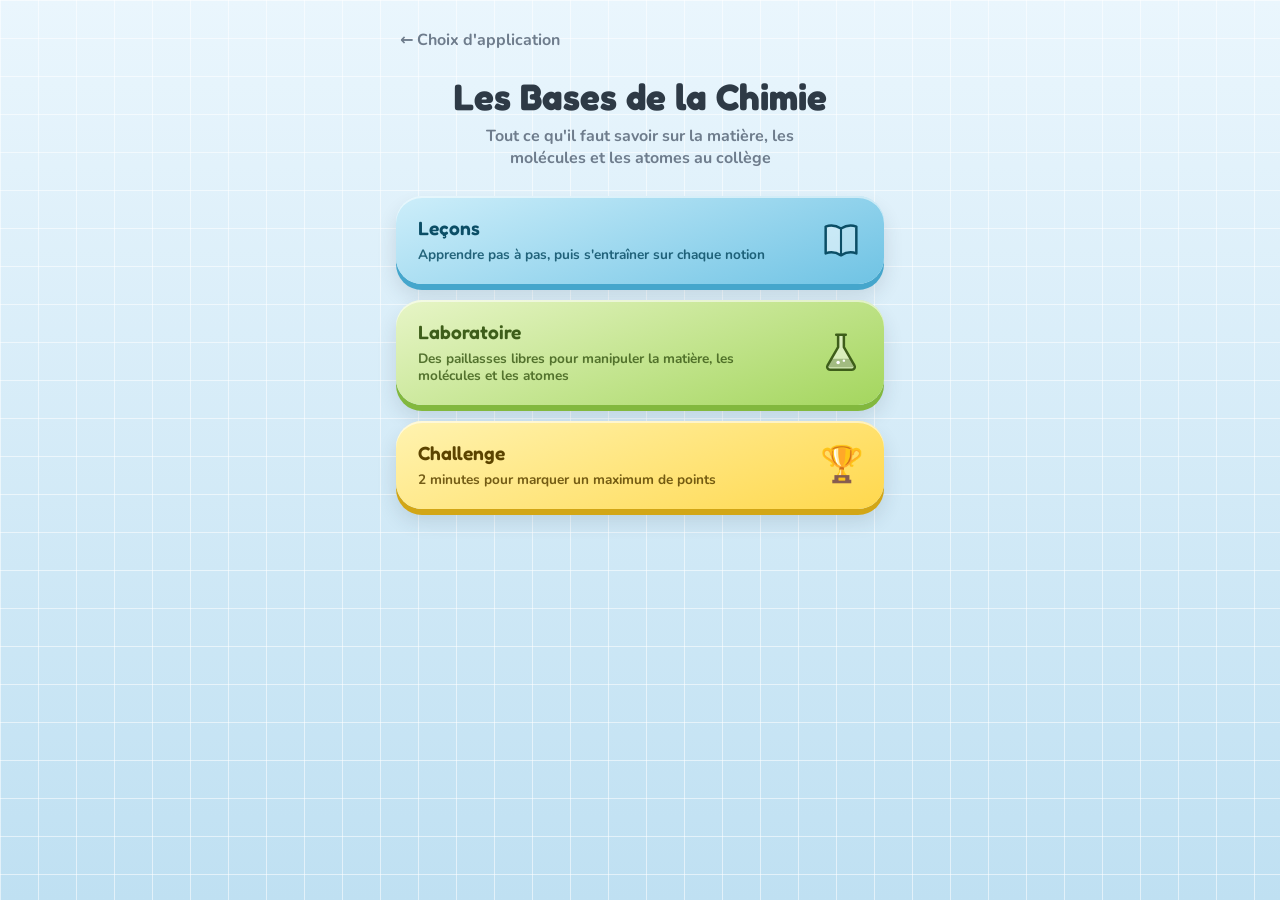
==== commit 785434aa: "style" ====
--- a/apps/chimie/index.html
+++ b/apps/chimie/index.html
@@ -14,115 +14,92 @@
   <!-- ÉCRAN : ACCUEIL -->
   <section id="screen-home" class="screen active">
     <h1 class="app-title">Les Bases de la Chimie</h1>
-    <p class="app-subtitle">Choisis ton mode pour commencer</p>
-
-    <p class="mode-caption">Pour comprendre les molécules et les réactions</p>
+    <p class="app-subtitle">Tout ce qu'il faut savoir sur la matière, les molécules et les atomes au collège</p>
+
     <div class="mode-list">
-      <button type="button" id="btn-mode1" class="mode-btn mode-btn--blue">
-        <span class="mode-btn__title">Les molécules</span>
-        <span class="mode-btn__subtitle">Formules chimiques et transformations</span>
+      <button type="button" id="btn-lessons" class="mode-btn mode-btn--blue mode-btn--icon">
+        <span class="mode-btn__title">Leçons</span>
+        <span class="mode-btn__subtitle">Apprendre pas à pas, puis s'entraîner sur chaque notion</span>
+        <svg class="mode-btn__ico" viewBox="0 0 48 48" aria-hidden="true"><path d="M8 10q8-3 16 2v28q-8-5-16-2z" fill="#fff" fill-opacity=".55"/><path d="M40 10q-8-3-16 2v28q8-5 16-2z" fill="#fff" fill-opacity=".35"/><path d="M8 10q8-3 16 2 8-5 16-2v28q-8-3-16 2-8-5-16-2z" fill="none" stroke="currentColor" stroke-width="2.6" stroke-linejoin="round"/><path d="M24 12v28" stroke="currentColor" stroke-width="2.2"/></svg>
       </button>
-    </div>
-
-    <p class="mode-caption">Pour observer la matière dans tous ses états</p>
-    <div class="mode-list">
-      <button type="button" id="btn-mode3" class="mode-btn mode-btn--r">
-        <span class="mode-btn__title">Transformations physiques</span>
-        <span class="mode-btn__subtitle">Étudie les caractéristiques de la matière</span>
+      <button type="button" id="btn-labo" class="mode-btn mode-btn--green mode-btn--icon">
+        <span class="mode-btn__title">Laboratoire</span>
+        <span class="mode-btn__subtitle">Des paillasses libres pour manipuler la matière, les molécules et les atomes</span>
+        <svg class="mode-btn__ico" viewBox="0 0 48 48" aria-hidden="true"><path d="M19 6h10M21 6v13L10 38a3 3 0 0 0 2.6 4.5h22.8A3 3 0 0 0 38 38L27 19V6" fill="#fff" fill-opacity=".5" stroke="currentColor" stroke-width="2.6" stroke-linejoin="round" stroke-linecap="round"/><path d="M14.5 31h19l3.3 6a2 2 0 0 1-1.8 3H13a2 2 0 0 1-1.8-3z" fill="currentColor" fill-opacity=".35"/><circle cx="21" cy="35" r="1.8" fill="#fff"/><circle cx="27" cy="33" r="1.3" fill="#fff"/></svg>
       </button>
-    </div>
-
-    <p class="mode-caption">Pour découvrir l'atome</p>
-    <div class="mode-list">
-      <button type="button" id="btn-mode2" class="mode-btn mode-btn--green">
-        <span class="mode-btn__title">Atomes et Ions</span>
-        <span class="mode-btn__subtitle">Construis et identifie des atomes</span>
-      </button>
-    </div>
-  </section>
-
-  <!-- ÉCRAN : MODE 1 (sélection des sous-modes) -->
-  <section id="screen-mode1" class="screen">
-    <button type="button" class="btn-back" id="btn-back-to-home">← Retour</button>
-    <h1 class="app-title">Les molécules</h1>
-    <p class="app-subtitle">Choisis ton mode pour commencer</p>
-
-    <p class="mode-caption">Pour découvrir les formules chimiques</p>
-    <div class="mode-list">
-      <button type="button" id="btn-mode1-1" class="mode-btn mode-btn--b1">
-        <span class="mode-btn__title">Construis ta molécule</span>
-        <span class="mode-btn__subtitle">Assemble des atomes et construis tes molécules</span>
-      </button>
-      <button type="button" id="btn-mode1-2" class="mode-btn mode-btn--b2">
-        <span class="mode-btn__title">Teste-toi</span>
-        <span class="mode-btn__subtitle">Identifie et construis des molécules existantes</span>
-      </button>
-    </div>
-
-    <p class="mode-caption">Pour apprendre à maîtriser les équations chimiques</p>
-    <div class="mode-list">
-      <button type="button" id="btn-eq-cours" class="mode-btn mode-btn--b3">
-        <span class="mode-btn__title">Décris une transformation</span>
-        <span class="mode-btn__subtitle">Identifie les réactifs et les produits</span>
-      </button>
-      <button type="button" id="btn-balance" class="mode-btn mode-btn--b4">
-        <span class="mode-btn__title">Équilibre une équation chimique</span>
-        <span class="mode-btn__subtitle">Ajuste une écriture scientifique</span>
-      </button>
-    </div>
-
-    <p class="mode-caption mode-caption--sep">Mets en œuvre tes connaissances dans ce challenge</p>
-    <div class="mode-list">
-      <button type="button" id="btn-eq-exercice" class="mode-btn mode-btn--glass mode-btn--trophy">
+      <button type="button" id="btn-challenge" class="mode-btn mode-btn--yellow mode-btn--trophy">
         <span class="mode-btn__title">Challenge</span>
-        <span class="mode-btn__subtitle">Teste ta maîtrise de l'écriture chimique</span>
+        <span class="mode-btn__subtitle">2 minutes pour marquer un maximum de points</span>
+        <span class="mode-btn__best" id="home-best" hidden></span>
         <span class="mode-btn__trophy" aria-hidden="true">🏆</span>
       </button>
     </div>
   </section>
 
-  <!-- ÉCRAN : MODE 2 (sélection des sous-modes) -->
-  <section id="screen-mode2" class="screen">
-    <button type="button" class="btn-back" id="btn-back-to-home-2">← Retour</button>
-    <h1 class="app-title">Atomes et Ions</h1>
-    <p class="app-subtitle">Choisis ton mode pour commencer</p>
-
-    <p class="mode-caption">Pour travailler les atomes</p>
-    <div class="mode-list">
-      <button type="button" id="btn-atom-cours-nav" class="mode-btn mode-btn--g1">
-        <span class="mode-btn__title">Construire ton atome</span>
-        <span class="mode-btn__subtitle">Ajoute protons, neutrons et électrons</span>
-      </button>
-      <button type="button" id="btn-atom-exercice-nav" class="mode-btn mode-btn--g2">
-        <span class="mode-btn__title">S'exercer avec les atomes</span>
-        <span class="mode-btn__subtitle">Construis ou identifie l'atome demandé</span>
-      </button>
-    </div>
-
-    <p class="mode-caption">Pour découvrir ce que sont les ions</p>
-    <div class="mode-list">
-      <button type="button" id="btn-ion-cours-nav" class="mode-btn mode-btn--g3">
-        <span class="mode-btn__title">Découvrir les ions</span>
-        <span class="mode-btn__subtitle">Transforme un atome en ion, pas à pas</span>
-      </button>
-      <button type="button" id="btn-ion-exercice-nav" class="mode-btn mode-btn--g4">
-        <span class="mode-btn__title">Exerce-toi avec les ions</span>
-        <span class="mode-btn__subtitle">Construis ou identifie l'ion demandé</span>
-      </button>
-      <button type="button" id="btn-lab-nav" class="mode-btn mode-btn--g5">
-        <span class="mode-btn__title">Identifier les ions</span>
-        <span class="mode-btn__subtitle">Soude, nitrate d'argent et flamme</span>
-      </button>
-    </div>
-
-    <p class="mode-caption mode-caption--sep">Mets en œuvre tes connaissances dans ce challenge</p>
-    <div class="mode-list">
-      <button type="button" id="btn-atom-challenge" class="mode-btn mode-btn--glass mode-btn--trophy">
-        <span class="mode-btn__title">Challenge</span>
-        <span class="mode-btn__subtitle">Teste ta maîtrise des atomes et des ions</span>
-        <span class="mode-btn__trophy" aria-hidden="true">🏆</span>
-      </button>
-    </div>
+  <!-- ÉCRAN : MENU DES LEÇONS (cartes générées par lessons.js) -->
+  <section id="screen-lessons" class="screen">
+    <button type="button" class="btn-back" id="btn-back-lessons">← Retour</button>
+    <h1 class="app-title">Leçons</h1>
+    <p class="app-subtitle">Choisis une leçon : suis-la pas à pas ou entraîne-toi</p>
+    <div id="lessons-list"></div>
+  </section>
+
+  <!-- ÉCRAN : LABORATOIRE (choix d'une paillasse) -->
+  <section id="screen-labo" class="screen">
+    <button type="button" class="btn-back" id="btn-back-labo">← Retour</button>
+    <h1 class="app-title">Laboratoire</h1>
+    <p class="app-subtitle">Choisis une paillasse et manipule librement</p>
+    <div class="mode-list" id="labo-list"></div>
+  </section>
+
+  <!-- ÉCRAN : LEÇON SUR LE pH (échelle interactive) -->
+  <section id="screen-ph" class="screen screen--sandbox screen--g4">
+    <button type="button" class="btn-back" id="btn-back-ph">← Retour</button>
+    <h1 class="app-title app-title--small">Acides et bases</h1>
+    <div class="ph-card">
+      <div class="ph-value"><span>pH =</span><b id="ph-num">7</b></div>
+      <p class="ph-kind" id="ph-kind">Solution neutre</p>
+      <div class="ph-scale" aria-hidden="true">
+        <div class="ph-bar"></div>
+        <div class="ph-ticks"><span>0</span><span>7</span><span>14</span></div>
+        <div class="ph-zones"><span class="ph-z--acid">Acide</span><span class="ph-z--neutral">Neutre</span><span class="ph-z--base">Basique</span></div>
+      </div>
+      <input type="range" id="ph-range" class="ph-range" min="0" max="14" step="1" value="7" aria-label="Valeur du pH">
+    </div>
+  </section>
+
+  <!-- ÉCRAN : ENTRAÎNEMENT À CHOIX MULTIPLES (questions générées par qcm.js) -->
+  <section id="screen-qcm" class="screen screen--sandbox">
+    <button type="button" class="btn-back" id="btn-back-qcm">← Retour</button>
+    <h1 class="app-title app-title--small" id="qcm-title">Entraînement</h1>
+    <div class="exercise-topbar"><span class="ex-score" id="qcm-score">Score : 0 / 0</span></div>
+    <div id="qcm-host"></div>
+    <div class="ex-actions"><button type="button" class="btn-primary" id="btn-qcm-next" style="display:none;">Question suivante</button></div>
+  </section>
+
+  <!-- ÉCRAN : CHALLENGE (règles, meilleurs scores) -->
+  <section id="screen-challenge" class="screen">
+    <button type="button" class="btn-back" id="btn-back-challenge">← Retour</button>
+    <h1 class="app-title">Challenge</h1>
+    <p class="app-subtitle">2 minutes pour marquer un maximum de points !</p>
+    <div class="ch-rules">
+      <div class="ch-rule"><b>1 pt</b><span>Question à choix</span></div>
+      <div class="ch-rule"><b>3 pts</b><span>Construire ou identifier un atome, un ion, une molécule</span></div>
+      <div class="ch-rule"><b>5 pts</b><span>Expérience : équation, ion ou substance à trouver</span></div>
+    </div>
+    <p class="ch-rules__more">Chaque erreur fait perdre 1 point à la question en cours. Passer une question coûte 5 secondes.</p>
+    <div class="ch-bests" id="ch-bests"></div>
+    <div class="ex-actions"><button type="button" class="btn-primary ch-go" id="btn-ch-start">Commencer</button></div>
+  </section>
+
+  <!-- ÉCRAN : QUESTION À CHOIX DU CHALLENGE -->
+  <section id="screen-ch-qcm" class="screen screen--sandbox">
+    <div id="ch-qcm-host"></div>
+  </section>
+
+  <!-- ÉCRAN : RÉSULTATS DU CHALLENGE -->
+  <section id="screen-ch-results" class="screen">
+    <div id="ch-results"></div>
   </section>
 
   <!-- ÉCRAN : MODE 1-1-COURS (bac à sable de construction moléculaire) -->
@@ -242,30 +219,7 @@
     </div>
   </section>
 
-  <!-- ÉCRAN : SOUS-MENU CHALLENGE (niveaux 1, 2, 3) -->
-  <section id="screen-eq-practice" class="screen">
-    <button type="button" class="btn-back" id="btn-back-to-mode1-practice">← Retour</button>
-    <h1 class="app-title">Challenge</h1>
-    <p class="app-subtitle">Choisis ton niveau</p>
-
-    <div class="mode-list">
-      <button type="button" id="btn-eq-lvl1" class="mode-btn mode-btn--yellow">
-        <span class="mode-btn__title">Écrire une équation chimique</span>
-        <span class="mode-btn__level">Niveau 1</span>
-      </button>
-      <button type="button" id="btn-eq-lvl2" class="mode-btn mode-btn--orange">
-        <span class="mode-btn__title">Équilibrer une équation</span>
-        <span class="mode-btn__level">Niveau 2</span>
-      </button>
-      <button type="button" id="btn-eq-lvl3" class="mode-btn mode-btn--red mode-btn--trophy">
-        <span class="mode-btn__title">Mode Expert</span>
-        <span class="mode-btn__level">Niveau 3</span>
-        <span class="mode-btn__trophy" aria-hidden="true">🏆</span>
-      </button>
-    </div>
-  </section>
-
-  <!-- ÉCRAN : NIVEAU 2 (Équilibrer une équation) -->
+  <!-- ÉCRAN : ENTRAÎNEMENT « Équilibrer une équation » -->
   <section id="screen-balance-exercice" class="screen screen--sandbox screen--orange">
     <button type="button" class="btn-back" id="btn-back-to-practice-bx">← Retour</button>
     <h1 class="app-title app-title--small">Équilibrer une équation</h1>
@@ -288,10 +242,8 @@
     </div>
   </section>
 
-  <!-- ÉCRAN : NIVEAU 3 (Mode Expert) -->
+  <!-- ÉCRAN : QUESTION D'ÉQUATION DU CHALLENGE (écrire ou équilibrer, géré par expert-app.js) -->
   <section id="screen-expert" class="screen screen--sandbox screen--red">
-    <button type="button" class="btn-back" id="btn-back-to-practice-exp">← Retour</button>
-    <p class="exp-progress" id="exp-progress"></p>
     <h1 class="exp-instruction" id="exp-instruction"></h1>
 
     <div id="exp-run">
@@ -311,22 +263,6 @@
 
       <div class="ex-actions">
         <button type="button" class="btn-primary" id="btn-exp-validate">Valider</button>
-        <button type="button" class="btn-primary btn-primary--alt" id="btn-exp-new" style="display:none;">Nouvelle transformation</button>
-        <button type="button" class="btn-primary" id="btn-exp-next" style="display:none;">Question suivante</button>
-      </div>
-    </div>
-
-    <div class="exp-recap" id="exp-recap" style="display:none;">
-      <div class="exp-recap-card">
-        <div class="exp-trophy" id="exp-trophy">🏆</div>
-        <div class="exp-final" id="exp-final"></div>
-        <div class="exp-time" id="exp-time"></div>
-        <p class="exp-message" id="exp-message"></p>
-        <div class="ex-actions">
-          <button type="button" class="btn-primary btn-primary--alt" id="btn-exp-tuto" style="display:none;">Revoir le tuto</button>
-          <button type="button" class="btn-primary" id="btn-exp-replay">Rejouer</button>
-          <button type="button" class="btn-secondary" id="btn-exp-menu">Retour au menu</button>
-        </div>
       </div>
     </div>
 
@@ -358,7 +294,7 @@
       <button type="button" class="btn-secondary" id="btn-bal-prev">Précédent</button>
       <button type="button" class="btn-primary" id="btn-bal-next">Suivant</button>
       <button type="button" class="btn-primary btn-primary--alt" id="btn-bal-redo" style="display:none;">Refaire le tuto</button>
-      <button type="button" class="btn-primary" id="btn-bal-menu" style="display:none;">Choisir un autre mode</button>
+      <button type="button" class="btn-primary" id="btn-bal-menu" style="display:none;">Retour aux leçons</button>
     </div>
   </section>
 
@@ -474,86 +410,22 @@
         </div>
         <div class="ex-actions">
           <button type="button" class="btn-primary btn-primary--alt" id="btn-ionc-again">Essayer un autre ion</button>
-          <button type="button" class="btn-primary" id="btn-ionc-menu">Choisir un autre mode</button>
-        </div>
-      </div>
-    </div>
-  </section>
-
-  <!-- ÉCRANS : exercice ions et challenges (contenu généré par ions-app.js) -->
+          <button type="button" class="btn-primary" id="btn-ionc-menu">Retour aux leçons</button>
+        </div>
+      </div>
+    </div>
+  </section>
+
+  <!-- ÉCRAN : exercice ions (contenu généré par ions-app.js) -->
   <section id="screen-ion-exercice" class="screen screen--sandbox screen--g4"></section>
-
-  <section id="screen-atom-challenge" class="screen">
-    <button type="button" class="btn-back" id="btn-back-to-mode2-ch">← Retour</button>
-    <h1 class="app-title">Challenge</h1>
-    <p class="app-subtitle">Choisis ton niveau</p>
-    <div class="mode-list">
-      <button type="button" id="btn-ach-lvl1" class="mode-btn mode-btn--yellow">
-        <span class="mode-btn__title">Atomes neutres</span>
-        <span class="mode-btn__level">Niveau 1</span>
-      </button>
-      <button type="button" id="btn-ach-lvl2" class="mode-btn mode-btn--orange">
-        <span class="mode-btn__title">Les ions</span>
-        <span class="mode-btn__level">Niveau 2</span>
-      </button>
-      <button type="button" id="btn-ach-lvl3" class="mode-btn mode-btn--red mode-btn--trophy">
-        <span class="mode-btn__title">Mode Expert</span>
-        <span class="mode-btn__level">Niveau 3</span>
-        <span class="mode-btn__trophy" aria-hidden="true">🏆</span>
-      </button>
-    </div>
-  </section>
-
-  <section id="screen-atom-ch1" class="screen screen--sandbox screen--yellow"></section>
-  <section id="screen-atom-ch2" class="screen screen--sandbox screen--orange"></section>
 
   <!-- ÉCRANS : LABO D'IDENTIFICATION DES IONS (contenu généré par lab-app.js) -->
   <section id="screen-lab" class="screen screen--sandbox screen--g5"></section>
   <section id="screen-lab-test" class="screen screen--sandbox screen--g5"></section>
 
-  <!-- ÉCRANS : MODE EXPERT DES ATOMES ET IONS (questions générées par ions-app.js / lab-app.js) -->
-  <section id="screen-atom-expert-q" class="screen screen--sandbox screen--red"></section>
-  <section id="screen-atom-expert-lab" class="screen screen--sandbox screen--red"></section>
-  <section id="screen-atom-expert-recap" class="screen screen--red">
-    <h1 class="app-title app-title--small">Mode Expert</h1>
-    <div class="exp-recap-card">
-      <div class="exp-trophy" id="aer-trophy">🏆</div>
-      <div class="exp-final" id="aer-final"></div>
-      <div class="exp-time" id="aer-time"></div>
-      <p class="exp-message" id="aer-message"></p>
-      <div class="ex-actions">
-        <button type="button" class="btn-primary btn-primary--alt" id="aer-train" style="display:none;">S'entraîner</button>
-        <button type="button" class="btn-primary" id="aer-replay">Rejouer</button>
-      </div>
-    </div>
-  </section>
-
-  <!-- ÉCRAN : MODE 3 (Transformations physiques) -->
-  <section id="screen-mode3" class="screen">
-    <button type="button" class="btn-back" id="btn-back-to-home-3">← Retour</button>
-    <h1 class="app-title">Transformations physiques</h1>
-    <p class="app-subtitle">Choisis ton mode pour commencer</p>
-
-    <p class="mode-caption">Pour manipuler la matière</p>
-    <div class="mode-list">
-      <button type="button" id="btn-states-nav" class="mode-btn mode-btn--r1">
-        <span class="mode-btn__title">Changements d'états</span>
-        <span class="mode-btn__subtitle">Manipule la matière et change d'état</span>
-      </button>
-      <button type="button" id="btn-temp-nav" class="mode-btn mode-btn--r2">
-        <span class="mode-btn__title">Température de changement d'état</span>
-        <span class="mode-btn__subtitle">Teste différentes matières dans différentes conditions</span>
-      </button>
-      <button type="button" id="btn-exp-nav" class="mode-btn mode-btn--r3">
-        <span class="mode-btn__title">Expérience</span>
-        <span class="mode-btn__subtitle">Identifie toi-même des substances chimiques</span>
-      </button>
-      <button type="button" id="btn-piston-nav" class="mode-btn mode-btn--r4">
-        <span class="mode-btn__title">Propriétés de la matière</span>
-        <span class="mode-btn__subtitle">Comprime, étire, chauffe et refroidis solides, liquides et gaz</span>
-      </button>
-    </div>
-  </section>
+  <!-- ÉCRANS : QUESTIONS ATOMES, IONS ET LABO DU CHALLENGE (générés par ions-app.js / lab-app.js) -->
+  <section id="screen-atom-expert-q" class="screen screen--sandbox screen--g2"></section>
+  <section id="screen-atom-expert-lab" class="screen screen--sandbox screen--g5"></section>
 
   <!-- ÉCRAN : CHANGEMENTS D'ÉTATS (laboratoire : l'eau) -->
   <section id="screen-states" class="screen screen--sandbox screen--r1">
@@ -774,6 +646,21 @@
   <div class="st-cold" id="st-cold" aria-hidden="true"></div>
   <div class="st-cold-tint" id="st-cold-tint" aria-hidden="true"></div>
 
+  <!-- Bandeau du challenge : visible par-dessus l'écran de chaque question -->
+  <div class="ch-hud" id="ch-hud" hidden>
+    <button type="button" class="ch-hud__quit" id="ch-quit" aria-label="Quitter la partie">✕</button>
+    <div class="ch-hud__time" id="ch-time" aria-live="off">3:00</div>
+    <div class="ch-hud__score"><small>Score</small><b id="ch-score">0</b></div>
+    <div class="ch-hud__stake" id="ch-stake" title="Points en jeu sur cette question"></div>
+    <button type="button" class="ch-hud__pass" id="ch-pass">Passer <small>−5 s</small></button>
+    <span class="ch-hud__pop" id="ch-pop" aria-hidden="true"></span>
+  </div>
+
+  <!-- Fenêtre partagée des leçons et du challenge -->
+  <div class="eq-catalog-overlay pop-overlay" id="pop-overlay">
+    <div class="eq-catalog-panel pop-card" id="pop-card" role="dialog" aria-modal="true"></div>
+  </div>
+
   <canvas id="confetti-canvas"></canvas>
 
   <script src="js/units.js"></script>
@@ -793,10 +680,14 @@
   <script src="js/atoms-app.js"></script>
   <script src="js/ions-app.js"></script>
   <script src="js/lab-app.js"></script>
-  <script src="js/atom-expert.js"></script>
   <script src="js/states-app.js"></script>
   <script src="js/temp-app.js"></script>
   <script src="js/piston-app.js"></script>
+  <script src="js/pop.js"></script>
+  <script src="js/qcm.js"></script>
+  <script src="js/lessons-data.js"></script>
+  <script src="js/lessons.js"></script>
+  <script src="js/challenge.js"></script>
   <script src="js/app.js"></script>
 <script src="../../portail/retour.js" data-home="#screen-home" data-class="btn-back"></script>
 </body>
--- a/apps/chimie/style.css
+++ b/apps/chimie/style.css
@@ -823,3 +823,323 @@
 .pi-intro { margin: 0 0 4px; }
 #pi-memo .st-memo { margin-bottom: 10px; }
 .pi-liq { border: 2px solid #BB2A1C; background: #FFF0EE; }
+
+/* ===================================================================
+   Refonte : Leçons · Laboratoire · Challenge
+   =================================================================== */
+@keyframes pop { 0% { transform: scale(.6); opacity: 0; } 100% { transform: scale(1); opacity: 1; } }
+@keyframes spin { to { transform: rotate(360deg); } }
+@keyframes twinkle { 0%, 100% { transform: scale(.2) rotate(0deg); opacity: 0; } 50% { transform: scale(1) rotate(45deg); opacity: 1; } }
+
+/* Accueil : boutons à icône, meilleur score */
+.mode-btn--icon { padding-right: 84px; }
+.mode-btn__ico { position: absolute; right: 20px; top: 50%; width: 46px; height: 46px; transform: translateY(-50%); }
+.mode-btn__best { font-size: .78rem; font-weight: 800; padding: 2px 10px; border-radius: 999px; background: rgba(255,255,255,.55); }
+.mode-btn__best[hidden] { display: none; }
+
+/* Menu des leçons */
+.lesson-level { display: inline-block; margin-left: 6px; padding: 1px 8px; border-radius: 999px; background: rgba(255,255,255,.7); color: var(--ink-soft); font-size: .72rem; }
+#lessons-list .mode-caption { margin: 26px 0 10px; }
+#lessons-list .mode-caption:first-child { margin-top: 0; }
+.mode-btn--lesson { padding-right: 66px; }
+.mode-btn__kicker { font-size: .72rem; font-weight: 800; letter-spacing: .08em; text-transform: uppercase; opacity: .72; }
+.lesson-done {
+  position: absolute; right: 18px; top: 50%; transform: translateY(-50%);
+  width: 34px; height: 34px; border-radius: 50%; display: flex; align-items: center; justify-content: center;
+  background: #3FAE6B; color: #fff; font-weight: 800; font-size: 1.1rem; box-shadow: 0 3px 0 #2B8050;
+}
+
+/* Fenêtre partagée */
+.pop-card { gap: 10px; }
+.pop-card--wide { width: min(100%, 640px); }
+.pop-kicker { margin: 0; text-align: center; font-size: .76rem; font-weight: 800; letter-spacing: .08em; text-transform: uppercase; color: var(--ink-soft); }
+.pop-text { margin: 0; line-height: 1.5; font-weight: 700; }
+.pop-choices { display: flex; flex-direction: column; gap: 14px; margin: 6px 0 4px; }
+.pop-choices .mode-btn { min-height: 76px; padding: 14px 18px; }
+.pop-card > .btn-secondary { align-self: center; }
+
+/* Bandeau de consigne d'une leçon */
+.lesson-bar {
+  display: flex; align-items: center; gap: 10px; margin: 4px 0 12px; padding: 6px; border-radius: 18px;
+  background: rgba(255,255,255,.82); box-shadow: inset 0 0 0 1px rgba(46,58,70,.14), 0 4px 12px rgba(30,36,44,.08);
+  transition: background .3s, box-shadow .3s;
+}
+.lesson-bar__step {
+  flex: none; min-width: 44px; height: 30px; padding: 0 10px; border-radius: 999px;
+  display: inline-flex; align-items: center; justify-content: center; font-weight: 800; font-size: .85rem;
+  background: linear-gradient(160deg, var(--acc-light), var(--acc-mid)); color: var(--acc-text); box-shadow: 0 2px 0 var(--acc-dark);
+}
+.lesson-bar__goal {
+  flex: 1; min-width: 0; display: flex; flex-direction: column; align-items: flex-start; gap: 1px; padding: 2px 4px;
+  border: none; background: none; text-align: left; cursor: pointer; font: inherit; color: var(--ink); font-weight: 800;
+}
+.lesson-bar__kicker { font-size: .68rem; letter-spacing: .06em; text-transform: uppercase; color: var(--ink-soft); }
+.lesson-bar__text { font-size: .95rem; line-height: 1.3; }
+.lesson-bar.done { background: rgba(229,247,236,.95); box-shadow: inset 0 0 0 2px rgba(63,174,107,.45), 0 4px 12px rgba(30,36,44,.08); }
+.lesson-bar.done .lesson-bar__step { background: #3FAE6B; color: #fff; box-shadow: 0 2px 0 #2B8050; }
+.lesson-bar__next {
+  flex: none; min-height: 40px; padding: 8px 16px; font-size: .9rem;
+  --acc-light: #E5F7EC; --acc-mid: #8FD6A8; --acc-dark: #3FAE6B; --acc-text: #10391F;
+  animation: pop .35s cubic-bezier(.34,1.56,.64,1);
+}
+.lesson-bar__next[hidden] { display: none; }
+/* Compteur d'étapes cliquable et liste des étapes (reprendre une étape déjà réussie) */
+.lesson-bar { position: relative; }
+button.lesson-bar__step { border: none; cursor: pointer; font: inherit; font-weight: 800; font-size: .85rem; gap: 4px; }
+button.lesson-bar__step::after { content: ''; border: 4px solid transparent; border-top-color: currentColor; margin-top: 4px; opacity: .7; }
+.lesson-steps {
+  position: absolute; left: 6px; top: calc(100% + 6px); z-index: 25; min-width: 260px; max-width: calc(100% - 12px);
+  max-height: 60vh; overflow-y: auto; padding: 6px; border-radius: 16px; background: #fff;
+  box-shadow: 0 14px 32px rgba(30,36,44,.22), inset 0 0 0 1px rgba(46,58,70,.1);
+  animation: pop .25s cubic-bezier(.34,1.56,.64,1); transform-origin: top left;
+}
+.lesson-steps[hidden] { display: none; }
+.lesson-steps button {
+  display: flex; align-items: center; gap: 10px; width: 100%; padding: 8px 10px; border: none; border-radius: 10px;
+  background: none; cursor: pointer; font: inherit; font-weight: 700; color: var(--ink); text-align: left;
+}
+.lesson-steps button:hover, .lesson-steps button[aria-current="step"] { background: var(--acc-light); }
+.lesson-steps__n {
+  flex: none; width: 26px; height: 26px; border-radius: 50%; display: inline-flex; align-items: center; justify-content: center;
+  font-size: .8rem; font-weight: 800; background: #EEF0F2; color: var(--ink-soft);
+}
+.lesson-steps button.done .lesson-steps__n { background: #3FAE6B; color: #fff; }
+.lesson-steps button.locked { cursor: default; color: var(--ink-soft); opacity: .6; }
+.lesson-steps button.locked:hover { background: none; }
+.lesson-task {
+  display: flex; gap: 10px; align-items: flex-start; margin: 4px 0 0; padding: 12px 14px; border-radius: 16px;
+  background: var(--acc-light, #EEF6FB); box-shadow: inset 0 0 0 2px var(--acc-mid, #9FD6F1); font-weight: 800; line-height: 1.35;
+}
+.lesson-cell { margin: 10px auto; }
+.lesson-fire { display: block; width: min(100%, 260px); margin: 12px auto 0; }
+.lesson-quiz { margin-top: 4px; }
+.lesson-memo { display: flex; flex-direction: column; gap: 10px; }
+.lesson-memo .st-memo { margin: 0; }
+.lesson-memo-row { display: flex; align-items: center; gap: 14px; }
+.lesson-memo-row .atom-cell { flex: none; margin: 0; }
+.lesson-memo-row p { margin: 0; }
+.lesson-memo-table .lab-table { margin: 0 auto 8px; }
+.lesson-eq { text-align: center; font-family: var(--font-display); font-size: 1.1rem; }
+
+/* Valeurs à écrire (écriture conventionnelle) */
+.lesson-form { margin: 0 0 12px; padding: 12px 14px; border-radius: 18px; background: rgba(255,255,255,.9); box-shadow: var(--shadow-card); }
+.lesson-form[hidden] { display: none; }
+.lesson-form__fields { display: grid; grid-template-columns: repeat(3, minmax(0, 1fr)); gap: 10px; }
+.lesson-field { display: flex; flex-direction: column; gap: 4px; font-size: .8rem; font-weight: 800; color: var(--ink-soft); }
+.lesson-field input {
+  font: inherit; font-family: var(--font-display); font-size: 1.3rem; text-align: center; color: var(--ink);
+  padding: 6px; border: 2px solid #D8E2EA; border-radius: 12px; background: #fff; min-width: 0;
+}
+.lesson-field input:focus { outline: none; border-color: var(--acc-dark); }
+.lesson-field input.lesson-field--ok { border-color: #4FBE7A; background: #E5F7EC; }
+.lesson-field input.lesson-field--bad { border-color: #E9756B; background: #FDECEA; }
+
+/* Pendant une leçon : on retire les raccourcis qui donneraient la réponse */
+.lesson-on #btn-atom-select, .lesson-on #lab-totest { display: none; }
+.lesson-atom-hidden #screen-atom-cours .atom-info { visibility: hidden; }
+.lesson-atom-hidden #screen-atom-cours .atom-particle-bar,
+.lesson-atom-hidden #screen-atom-cours .atom-schema,
+.lesson-atom-hidden #screen-atom-cours #btn-atom-clear { pointer-events: none; }
+.lesson-atom-hidden #screen-atom-cours .atom-particle-bar,
+.lesson-atom-hidden #screen-atom-cours #btn-atom-clear { opacity: .45; }
+
+/* Questions à choix (entraînements et Challenge) */
+.qcm-card { background: rgba(255,255,255,.92); border-radius: 24px; box-shadow: var(--shadow-card); padding: 22px 18px 18px; }
+.qcm-q { margin: 0 0 14px; text-align: center; font-family: var(--font-body); font-weight: 800; font-size: 1.15rem; line-height: 1.4; }
+.qcm-visual { display: flex; justify-content: center; margin: 0 0 16px; }
+.qcm-svg { width: min(100%, 300px); height: auto; }
+.qcm-beaker { fill: rgba(215,235,247,.45); stroke: #9DB9CC; stroke-width: 1.4; }
+.qcm-formula { font-family: var(--font-display); font-weight: 600; font-size: clamp(1.4rem, 6vw, 2rem); text-align: center; }
+.qcm-phrase { margin: 0; padding: 12px 14px; border-radius: 16px; background: #F4F7FB; text-align: center; line-height: 1.6; font-weight: 700; }
+.qcm-cell { margin: 0 auto; }
+.qcm-choices { display: grid; gap: 10px; }
+.qcm-choices--2 { grid-template-columns: 1fr 1fr; }
+.qcm-choice {
+  font: inherit; font-weight: 800; font-size: 1.02rem; line-height: 1.3; color: var(--ink); cursor: pointer;
+  min-height: 52px; padding: 10px 14px; border-radius: 16px; border: 2px solid #D8E2EA; background: #fff;
+  box-shadow: 0 4px 0 #D8E2EA; transition: transform .1s, box-shadow .1s, background .2s, border-color .2s;
+}
+.qcm-choice:active:not(:disabled) { transform: translateY(3px); box-shadow: 0 1px 0 #D8E2EA; }
+.qcm-choice:disabled { cursor: default; }
+.qcm-choice--ok { border-color: #4FBE7A; background: #E5F7EC; box-shadow: 0 4px 0 #4FBE7A; color: #10391F; }
+.qcm-choice--bad { border-color: #E9756B; background: #FDECEA; box-shadow: 0 4px 0 #E9756B; color: #6B1610; }
+.qcm-choice:disabled:not(.qcm-choice--ok):not(.qcm-choice--bad) { opacity: .55; }
+.qcm-explain { margin: 14px 0 0; text-align: center; font-weight: 800; line-height: 1.4; color: var(--error); }
+.qcm-explain--ok { color: var(--success); }
+.qcm-explain[hidden] { display: none; }
+
+/* Leçon pH : échelle et curseur */
+.ph-card { background: rgba(255,255,255,.92); border-radius: 24px; box-shadow: var(--shadow-card); padding: 22px 18px; text-align: center; }
+.ph-value { font-family: var(--font-display); font-size: 1.4rem; display: flex; justify-content: center; align-items: baseline; gap: 10px; }
+.ph-value b { font-size: 3.4rem; line-height: 1; }
+.ph-kind { margin: 4px 0 18px; font-weight: 800; font-size: 1.15rem; }
+.ph-scale { margin: 0 auto 6px; max-width: 460px; }
+.ph-bar { height: 22px; border-radius: 999px; background: linear-gradient(90deg, #E5322B, #F08C2B 22%, #F4D33C 40%, #5DBB4C 50%, #3D9BD8 66%, #3F5BC7 82%, #6A3BB0); box-shadow: inset 0 0 0 2px rgba(0,0,0,.08); }
+.ph-ticks, .ph-zones { display: flex; justify-content: space-between; font-weight: 800; font-size: .85rem; margin-top: 4px; }
+.ph-zones span { flex: 1; }
+.ph-zones .ph-z--acid { text-align: left; } .ph-zones .ph-z--base { text-align: right; }
+.ph-z--acid { color: #C62A22; } .ph-z--neutral { color: #3F8F35; } .ph-z--base { color: #3F4FB7; }
+.ph-range { width: 100%; max-width: 460px; margin: 14px auto 0; display: block; accent-color: #4B9B69; height: 34px; }
+.ph-scale--memo { margin: 8px 0 2px; }
+
+/* ===== Challenge ===== */
+.ch-rules { display: grid; gap: 10px; }
+.ch-rule { display: flex; align-items: center; gap: 14px; padding: 12px 16px; border-radius: 18px; background: rgba(255,255,255,.88); box-shadow: var(--shadow-card); font-weight: 700; line-height: 1.3; }
+.ch-rule b { flex: none; min-width: 58px; text-align: center; padding: 6px 10px; border-radius: 999px; font-family: var(--font-display); font-size: 1.05rem; color: #5C4400; background: linear-gradient(160deg, #FFF3B0, #FFD84D); box-shadow: 0 3px 0 #D2A616; }
+.ch-rules__more { text-align: center; color: var(--ink-soft); font-weight: 700; font-size: .92rem; line-height: 1.4; margin: 14px auto 18px; max-width: 40ch; }
+.ch-bests { padding: 14px 16px; border-radius: 20px; background: rgba(255,255,255,.7); }
+.ch-bests__title { margin: 0 0 10px; text-align: center; font-family: var(--font-display); font-size: 1.1rem; }
+.ch-bests__list { display: grid; grid-template-columns: repeat(3, minmax(0, 1fr)); gap: 8px; }
+.ch-best { display: flex; flex-direction: column; align-items: center; gap: 4px; text-align: center; }
+.ch-best__name { font-size: .78rem; font-weight: 800; color: var(--ink-soft); line-height: 1.2; }
+.ch-best__score { font-size: .95rem; line-height: 1.2; }
+.ch-best__none { height: 58px; display: flex; align-items: center; font-size: 1.6rem; color: var(--ink-soft); }
+.ch-go { --acc-light: #FFF3B0; --acc-mid: #FFD84D; --acc-dark: #D2A616; --acc-text: #5C4400; font-size: 1.1rem; padding: 14px 34px; }
+.ch-danger { color: #A32A20; box-shadow: inset 0 0 0 2px #E9756B; }
+.muted { color: var(--ink-soft); }
+
+/* Choix des questions */
+.ch-levels { display: flex; flex-direction: column; gap: 10px; }
+.ch-level {
+  display: flex; align-items: center; gap: 14px; padding: 14px 16px; border-radius: 18px; cursor: pointer; text-align: left;
+  font: inherit; color: var(--ink); background: #fff; border: 2px solid #E1E6EC; box-shadow: 0 4px 0 #E1E6EC;
+}
+.ch-level b { display: block; font-family: var(--font-display); font-weight: 600; font-size: 1.15rem; }
+.ch-level small { display: block; font-weight: 700; color: var(--ink-soft); font-size: .85rem; line-height: 1.3; }
+.ch-level__box { flex: none; width: 28px; height: 28px; border-radius: 8px; border: 2.5px solid #B9C4CE; background: #fff; display: flex; align-items: center; justify-content: center; }
+.ch-level.on { border-color: #D2A616; background: #FFFBE3; box-shadow: 0 4px 0 #D2A616; }
+.ch-level.on .ch-level__box { border-color: #D2A616; background: #FFD84D; }
+.ch-level.on .ch-level__box::after { content: '✓'; font-weight: 800; color: #5C4400; }
+
+/* Bandeau fixe pendant une partie */
+.ch-hud {
+  position: fixed; left: 0; right: 0; top: 0; z-index: 30;
+  display: flex; align-items: center; gap: 8px; padding: calc(8px + env(safe-area-inset-top, 0px)) 12px 8px;
+  background: linear-gradient(180deg, rgba(255,251,227,.97), rgba(255,243,176,.95)); box-shadow: 0 4px 16px rgba(46,58,70,.16);
+}
+.ch-hud[hidden] { display: none; }
+.ch-hud__quit { flex: none; width: 40px; height: 40px; border-radius: 50%; border: none; cursor: pointer; font: inherit; font-weight: 800; font-size: 1.1rem; color: #A32A20; background: rgba(255,255,255,.85); }
+.ch-hud__time { flex: none; min-width: 74px; text-align: center; font-family: var(--font-display); font-weight: 700; font-size: 1.6rem; color: var(--ink); font-variant-numeric: tabular-nums; }
+.ch-hud__time--end { color: var(--error); animation: pop .5s ease-in-out infinite alternate; }
+.ch-hud__score { flex: none; display: flex; flex-direction: column; align-items: center; line-height: 1; padding: 4px 12px; border-radius: 14px; background: #fff; }
+.ch-hud__score small { font-size: .62rem; font-weight: 800; text-transform: uppercase; color: var(--ink-soft); }
+.ch-hud__score b { font-family: var(--font-display); font-size: 1.4rem; color: #6A4D00; }
+.ch-hud__stake { flex: none; padding: 5px 10px; border-radius: 999px; font-weight: 800; font-size: .88rem; color: #5C4400; background: linear-gradient(160deg, #FFF3B0, #FFD84D); box-shadow: 0 2px 0 #D2A616; }
+.ch-hud__stake--zero { opacity: .5; }
+.ch-hud__pass { margin-left: auto; flex: none; min-height: 40px; padding: 6px 14px; border-radius: 999px; border: none; cursor: pointer; font: inherit; font-weight: 800; color: #5C4400; background: #fff; box-shadow: inset 0 0 0 2px #F2CB3F; }
+.ch-hud__pass small { font-weight: 700; opacity: .75; }
+.ch-hud__pop { position: absolute; left: 50%; top: calc(100% + 8px); transform: translateX(-50%); padding: 6px 16px; border-radius: 999px; font-family: var(--font-display); font-weight: 700; font-size: 1.3rem; opacity: 0; pointer-events: none; }
+.ch-hud__pop--good { color: #fff; background: #3FAE6B; }
+.ch-hud__pop--bad { color: #fff; background: #D9463B; }
+.ch-hud__pop.show { animation: ch-pop 1.1s ease forwards; }
+@keyframes ch-pop { 0% { opacity: 0; transform: translate(-50%, -8px) scale(.6); } 18% { opacity: 1; transform: translate(-50%, 0) scale(1.1); } 70% { opacity: 1; transform: translate(-50%, 0) scale(1); } 100% { opacity: 0; transform: translate(-50%, 6px) scale(1); } }
+.ch-run .screen { padding-top: calc(78px + env(safe-area-inset-top, 0px)); }
+/* Pendant une partie : pas de retour, de score ni de « passer » propres aux modules */
+.ch-run .screen .btn-back, .ch-run .exercise-topbar, .ch-run #btn-ex-skip, .ch-run #axq-skip, .ch-run #axl-other,
+.ch-run #btn-tp-skip, .ch-run #btn-tp-next { display: none !important; }
+.ch-qhead { margin: 0 0 12px; text-align: center; font-weight: 800; font-size: .8rem; letter-spacing: .08em; text-transform: uppercase; color: #8A6A00; }
+
+/* Résultats */
+#ch-results { text-align: center; padding-top: 10px; }
+.ch-res__title { margin-top: 12px; }
+.ch-res__score { margin: 0; font-family: var(--font-display); font-size: 1.3rem; }
+.ch-res__score b { font-size: 3rem; color: #6A4D00; }
+.ch-res__lvl { margin: 2px 0 0; font-weight: 800; color: var(--ink-soft); }
+.ch-res__msg { margin: 8px auto 10px; }
+.ch-record { display: inline-block; margin: 0 0 14px; padding: 6px 16px; border-radius: 999px; font-weight: 800; color: #6A4D00; background: linear-gradient(160deg, #FFF8D0, #FFD54A); box-shadow: 0 3px 0 #D49A12; animation: pop .5s .6s cubic-bezier(.34,1.56,.64,1) both; }
+.ch-res__best { margin: 0 0 14px; font-weight: 700; color: var(--ink-soft); }
+.ch-res__card { text-align: left; padding: 14px 16px; border-radius: 20px; background: rgba(255,255,255,.9); box-shadow: var(--shadow-card); }
+.ch-res__card h2 { margin: 0 0 6px; font-family: var(--font-display); font-weight: 600; font-size: 1.15rem; }
+.ch-recap { width: 100%; border-collapse: collapse; font-size: .92rem; }
+.ch-recap th, .ch-recap td { padding: 7px 4px; border-top: 1px solid #EEF1F5; text-align: left; font-weight: 700; }
+.ch-recap th small { color: var(--ink-soft); font-weight: 700; }
+.ch-recap__n { display: inline-flex; width: 22px; height: 22px; margin-right: 8px; border-radius: 50%; align-items: center; justify-content: center; font-size: .75rem; background: #FFF3B0; color: #5C4400; }
+.ch-recap__pts { text-align: right !important; white-space: nowrap; font-family: var(--font-display); }
+.ch-recap__pts small { color: var(--ink-soft); }
+.ch-recap--fail .ch-recap__pts, .ch-recap--pass .ch-recap__pts, .ch-recap--time .ch-recap__pts { color: var(--ink-soft); }
+.ch-nomedal { font-size: 4.5rem; line-height: 1; margin-top: 18px; filter: grayscale(.4); }
+.ch-nomedal.medal--mini { font-size: 2.4rem; margin: 0; height: 58px; display: flex; align-items: center; }
+
+/* Banderole (médaille de platine) */
+.ch-banner { position: relative; display: inline-block; margin: 6px auto 4px; padding: 0 30px; animation: pop .6s .3s cubic-bezier(.34,1.56,.64,1) both; }
+.ch-banner span {
+  position: relative; z-index: 1; display: block; padding: 10px 26px; font-family: var(--font-display); font-weight: 700; font-size: clamp(1rem, 4.4vw, 1.35rem); color: #fff;
+  background: linear-gradient(180deg, #E0584C, #B8342A); text-shadow: 0 2px 0 rgba(0,0,0,.25); box-shadow: 0 6px 14px rgba(120,20,10,.3), inset 0 2px 0 rgba(255,255,255,.35);
+}
+.ch-banner::before, .ch-banner::after { content: ''; position: absolute; top: 12px; width: 44px; height: 100%; background: #9C2A21; clip-path: polygon(0 0, 100% 0, 100% 100%, 0 100%, 30% 50%); }
+.ch-banner::before { left: 0; }
+.ch-banner::after { right: 0; transform: scaleX(-1); }
+
+/* Médailles (reprises de l'appli d'électricité) */
+.medal { position: relative; width: 120px; height: 152px; margin: 10px auto 0; --m1: #FFF8D0; --m2: #FFD54A; --m3: #D49A12; --m4: #8A5F00; --rb1: #2F6FD6; --rb2: #1E4FA8; }
+.medal--big { width: 190px; height: 240px; animation: medal-in .9s cubic-bezier(.34,1.56,.64,1) both; }
+.medal--mini { width: 46px; height: 58px; margin: 0; }
+.medal--bronze  { --m1: #FFE6CC; --m2: #E8A066; --m3: #A9622C; --m4: #643410; --rb1: #2E9E6B; --rb2: #1D7049; }
+.medal--argent  { --m1: #FFFFFF; --m2: #DCE3EB; --m3: #9AA6B4; --m4: #56606D; --rb1: #D6453A; --rb2: #A52D24; }
+.medal--or      { --m1: #FFFBE0; --m2: #FFD54A; --m3: #D49A12; --m4: #7E5400; --rb1: #2F6FD6; --rb2: #1E4FA8; }
+.medal--platine { --m1: #FFFFFF; --m2: #EEF4FA; --m3: #B5C4D6; --m4: #6F8098; --rb1: #6B3FC6; --rb2: #47258F; }
+.medal__ribbon {
+  position: absolute; left: 50%; top: 0; width: 52%; height: 46%; transform: translateX(-50%);
+  background: linear-gradient(90deg, var(--rb2) 0 18%, var(--rb1) 18% 40%, #fff 40% 60%, var(--rb1) 60% 82%, var(--rb2) 82%);
+  clip-path: polygon(0 0, 100% 0, 100% 62%, 50% 100%, 0 62%);
+  filter: drop-shadow(0 3px 3px rgba(0,0,0,.25));
+}
+.medal__disc {
+  position: absolute; left: 0; bottom: 0; width: 100%; aspect-ratio: 1; border-radius: 50%; overflow: hidden;
+  background:
+    radial-gradient(circle at 32% 26%, rgba(255,255,255,.95) 0, rgba(255,255,255,0) 26%),
+    conic-gradient(from 20deg, var(--m1), var(--m2) 12%, var(--m3) 25%, var(--m2) 37%, var(--m1) 50%, var(--m2) 62%, var(--m3) 75%, var(--m2) 87%, var(--m1));
+  box-shadow: 0 0 0 4px var(--m3), 0 0 0 7px var(--m1), 0 0 0 9px var(--m4), 0 14px 28px rgba(0,0,0,.35), 0 0 46px var(--m2);
+}
+.medal--mini .medal__disc { box-shadow: 0 0 0 2px var(--m3), 0 0 0 3px var(--m4), 0 4px 8px rgba(0,0,0,.25); }
+.medal__ring {
+  position: absolute; inset: 14%; border-radius: 50%;
+  background:
+    radial-gradient(circle at 65% 75%, rgba(0,0,0,.18), transparent 55%),
+    conic-gradient(from 200deg, var(--m2), var(--m1) 15%, var(--m3) 35%, var(--m2) 55%, var(--m1) 70%, var(--m3) 88%, var(--m2));
+  box-shadow: inset 0 3px 6px rgba(0,0,0,.35), inset 0 -3px 5px rgba(255,255,255,.7), 0 0 0 2px var(--m1);
+}
+.medal__star {
+  position: absolute; inset: 0; display: flex; align-items: center; justify-content: center; font-size: 3.2rem; line-height: 1; color: var(--m2);
+  text-shadow: 0 -2px 0 var(--m1), 0 2px 0 var(--m4), 0 0 14px rgba(255,255,255,.8);
+}
+.medal--big .medal__star { font-size: 5rem; }
+.medal--mini .medal__star { font-size: 1.3rem; }
+.medal__shine {
+  position: absolute; inset: -20%; pointer-events: none;
+  background: linear-gradient(115deg, transparent 38%, rgba(255,255,255,.95) 47%, rgba(255,255,255,.2) 53%, transparent 60%);
+  animation: medal-shine 2.6s ease-in-out infinite;
+}
+.medal--platine .medal__disc::after {
+  content: ''; position: absolute; inset: 0; border-radius: 50%; mix-blend-mode: overlay; opacity: .55; pointer-events: none;
+  background: conic-gradient(from 0deg, #ffd6f2, #d6e8ff, #d6fff0, #fff6d0, #ffd6f2);
+  animation: spin 6s linear infinite;
+}
+.medal__spark {
+  position: absolute; width: 22px; height: 22px; background: #fff; pointer-events: none;
+  clip-path: polygon(50% 0, 60% 40%, 100% 50%, 60% 60%, 50% 100%, 40% 60%, 0 50%, 40% 40%);
+  filter: drop-shadow(0 0 6px #fff); animation: twinkle 1.8s ease-in-out infinite;
+}
+.medal--mini .medal__spark { display: none; }
+.medal__spark:nth-of-type(1) { left: 6%; bottom: 52%; }
+.medal__spark:nth-of-type(2) { right: 4%; bottom: 22%; width: 16px; height: 16px; animation-delay: .6s; }
+.medal__spark:nth-of-type(3) { left: 58%; bottom: 6%; width: 12px; height: 12px; animation-delay: 1.2s; }
+@keyframes medal-shine { 0% { transform: translateX(-70%); } 55%, 100% { transform: translateX(70%); } }
+@keyframes medal-in { 0% { transform: scale(.2) rotate(-25deg); opacity: 0; } 100% { transform: none; opacity: 1; } }
+
+@media (max-width: 480px) {
+  .mode-btn--icon { padding-right: 76px; }
+  .lesson-bar { flex-wrap: wrap; }
+  .lesson-bar__next { width: 100%; }
+  .lesson-form__fields { grid-template-columns: 1fr; }
+  .ch-hud { gap: 6px; padding-left: 8px; padding-right: 8px; }
+  .ch-hud__time { min-width: 60px; font-size: 1.35rem; }
+  .ch-hud__score { padding: 3px 8px; }
+  .ch-hud__stake { font-size: .78rem; padding: 4px 8px; }
+  .ch-hud__pass { padding: 6px 10px; font-size: .85rem; }
+  .ch-hud__pass small { display: none; }
+  .qcm-choices--2 { grid-template-columns: 1fr; }
+}
+@media (prefers-reduced-motion: reduce) {
+  .medal__shine, .medal__spark, .medal--platine .medal__disc::after, .ch-hud__time--end { animation: none; }
+}
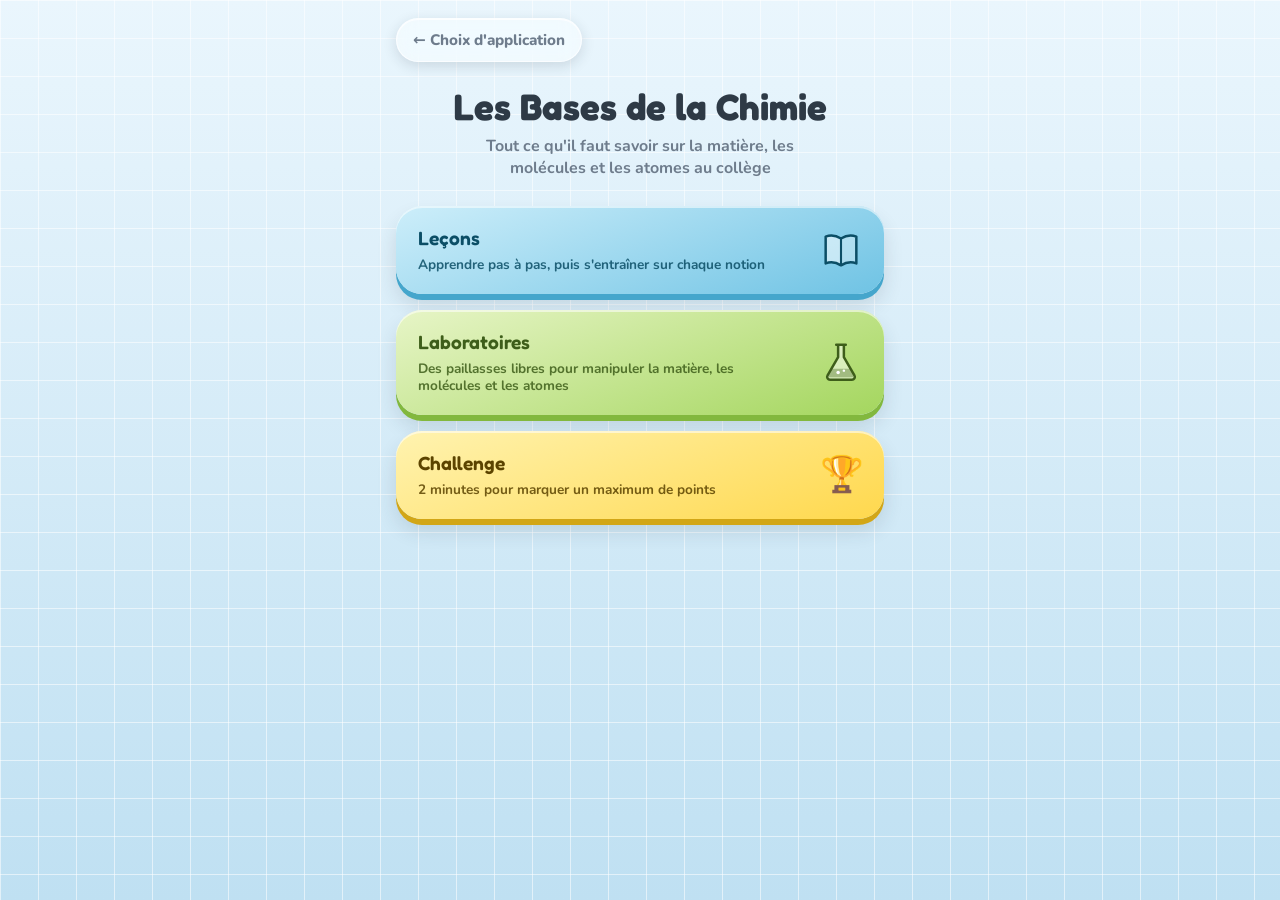
==== commit 0d6a68c8: "maj" ====
--- a/apps/chimie/index.html
+++ b/apps/chimie/index.html
@@ -23,7 +23,7 @@
         <svg class="mode-btn__ico" viewBox="0 0 48 48" aria-hidden="true"><path d="M8 10q8-3 16 2v28q-8-5-16-2z" fill="#fff" fill-opacity=".55"/><path d="M40 10q-8-3-16 2v28q8-5 16-2z" fill="#fff" fill-opacity=".35"/><path d="M8 10q8-3 16 2 8-5 16-2v28q-8-3-16 2-8-5-16-2z" fill="none" stroke="currentColor" stroke-width="2.6" stroke-linejoin="round"/><path d="M24 12v28" stroke="currentColor" stroke-width="2.2"/></svg>
       </button>
       <button type="button" id="btn-labo" class="mode-btn mode-btn--green mode-btn--icon">
-        <span class="mode-btn__title">Laboratoire</span>
+        <span class="mode-btn__title">Laboratoires</span>
         <span class="mode-btn__subtitle">Des paillasses libres pour manipuler la matière, les molécules et les atomes</span>
         <svg class="mode-btn__ico" viewBox="0 0 48 48" aria-hidden="true"><path d="M19 6h10M21 6v13L10 38a3 3 0 0 0 2.6 4.5h22.8A3 3 0 0 0 38 38L27 19V6" fill="#fff" fill-opacity=".5" stroke="currentColor" stroke-width="2.6" stroke-linejoin="round" stroke-linecap="round"/><path d="M14.5 31h19l3.3 6a2 2 0 0 1-1.8 3H13a2 2 0 0 1-1.8-3z" fill="currentColor" fill-opacity=".35"/><circle cx="21" cy="35" r="1.8" fill="#fff"/><circle cx="27" cy="33" r="1.3" fill="#fff"/></svg>
       </button>
@@ -47,18 +47,23 @@
   <!-- ÉCRAN : LABORATOIRE (choix d'une paillasse) -->
   <section id="screen-labo" class="screen">
     <button type="button" class="btn-back" id="btn-back-labo">← Retour</button>
-    <h1 class="app-title">Laboratoire</h1>
+    <h1 class="app-title">Laboratoires</h1>
     <p class="app-subtitle">Choisis une paillasse et manipule librement</p>
     <div class="mode-list" id="labo-list"></div>
   </section>
 
-  <!-- ÉCRAN : LEÇON SUR LE pH (échelle interactive) -->
-  <section id="screen-ph" class="screen screen--sandbox screen--g4">
+  <!-- ÉCRAN : LEÇON SUR LE pH (bécher des ions, puis labo du papier pH) -->
+  <section id="screen-ph" class="screen screen--sandbox screen--k4">
     <button type="button" class="btn-back" id="btn-back-ph">← Retour</button>
     <h1 class="app-title app-title--small">Acides et bases</h1>
-    <div class="ph-card">
-      <div class="ph-value"><span>pH =</span><b id="ph-num">7</b></div>
-      <p class="ph-kind" id="ph-kind">Solution neutre</p>
+    <div class="ph-card" id="ph-ions-view">
+      <div class="ph-ions">
+        <div class="ph-beaker" id="ph-beaker"></div>
+        <div class="ph-readout">
+          <div class="ph-value"><span>pH =</span><b id="ph-num">7</b></div>
+          <p class="ph-kind" id="ph-kind">Solution neutre</p>
+        </div>
+      </div>
       <div class="ph-scale" aria-hidden="true">
         <div class="ph-bar"></div>
         <div class="ph-ticks"><span>0</span><span>7</span><span>14</span></div>
@@ -66,7 +71,13 @@
       </div>
       <input type="range" id="ph-range" class="ph-range" min="0" max="14" step="1" value="7" aria-label="Valeur du pH">
     </div>
-  </section>
+    <div id="ph-lab-host"></div>
+  </section>
+
+  <!-- ÉCRANS : LABO DU PAPIER pH (paillasse, entraînement, question du Challenge ; générés par ph-lab.js) -->
+  <section id="screen-phlab" class="screen screen--sandbox screen--k4"></section>
+  <section id="screen-phlab-test" class="screen screen--sandbox screen--k4"></section>
+  <section id="screen-phlab-ch" class="screen screen--sandbox screen--k4"></section>
 
   <!-- ÉCRAN : ENTRAÎNEMENT À CHOIX MULTIPLES (questions générées par qcm.js) -->
   <section id="screen-qcm" class="screen screen--sandbox">
@@ -680,6 +691,7 @@
   <script src="js/atoms-app.js"></script>
   <script src="js/ions-app.js"></script>
   <script src="js/lab-app.js"></script>
+  <script src="js/ph-lab.js"></script>
   <script src="js/states-app.js"></script>
   <script src="js/temp-app.js"></script>
   <script src="js/piston-app.js"></script>
--- a/apps/chimie/style.css
+++ b/apps/chimie/style.css
@@ -1143,3 +1143,106 @@
 @media (prefers-reduced-motion: reduce) {
   .medal__shine, .medal__spark, .medal--platine .medal__disc::after, .ch-hud__time--end { animation: none; }
 }
+
+/* ===== Atomes et ions : dégradé du vert clair au kaki (boutons des leçons, paillasses, écrans du pH) ===== */
+.mode-btn--k1 { --c-light: #F3FAE1; --c-mid: #DCEFAF; --c-dark: #B3CF78; --c-text: #3A561A; }
+.mode-btn--k2 { --c-light: #DDEFB6; --c-mid: #BCDB7E; --c-dark: #94B552; --c-text: #324C16; }
+.mode-btn--k3 { --c-light: #CBDA9F; --c-mid: #A8BC6D; --c-dark: #7F9446; --c-text: #2C3F12; }
+.mode-btn--k4 { --c-light: #BFC48E; --c-mid: #9CA265; --c-dark: #747A41; --c-text: #262A0E; }
+body[data-theme="k4"] { --bg-top: #F7F7EC; --bg-bottom: #D2D5AE; }
+.screen--k4, .screen--k4 .eq-catalog-panel { --acc-light: #E4E6C8; --acc-mid: #B5BA82; --acc-dark: #8A905A; --acc-text: #2A2E12; }
+
+/* Échelle de pH : mêmes couleurs que la boîte de papier pH */
+.ph-bar { background: linear-gradient(90deg, #C8202F, #DE2F2C, #EC5A2A, #F38A2B, #F7B52E, #F2DC33, #C6D93A, #8CC43F, #4DB34B, #2A9F86, #2D86C2, #3563AF, #4A4CA0, #5D3A96, #6B2C82); }
+.ph-scale--subs { position: relative; padding-top: 20px; margin: 10px auto 8px; }
+.ph-mark { position: absolute; top: 0; transform: translateX(-50%); font-size: .72rem; font-weight: 800; white-space: nowrap; color: var(--ink); }
+.ph-mark::after { content: ''; position: absolute; left: 50%; top: 100%; width: 2px; height: 6px; background: var(--ink-soft); }
+
+/* Bécher des ions : colonnes de largeur fixe, le bécher ne bouge pas quand le texte du pH change */
+.ph-ions { display: grid; grid-template-columns: 250px 170px; align-items: center; justify-content: center; gap: 12px; margin-bottom: 10px; }
+.ph-beaker { width: 250px; }
+.phi-svg { display: block; width: 100%; height: auto; }
+.ph-readout { text-align: center; }
+.ph-readout .ph-value b { display: inline-block; min-width: 2ch; font-variant-numeric: tabular-nums; }
+.ph-readout .ph-kind { margin-bottom: 0; white-space: nowrap; }
+.phi { font-family: var(--font-display); font-weight: 700; font-size: 15px; }
+.phi--h { fill: #D9463B; }
+.phi--ho { fill: #1F3FA8; }
+.phi-sup { font-size: 10px; }
+#ph-lab-host { display: none; }
+.ph-lab-on #ph-ions-view { display: none; }
+.ph-lab-on #ph-lab-host { display: block; }
+.ph-cases { display: grid; grid-template-columns: repeat(3, minmax(0, 1fr)); gap: 8px; text-align: center; }
+.ph-case { display: flex; flex-direction: column; align-items: center; gap: 2px; }
+.ph-case__img { width: 100%; max-width: 130px; }
+.ph-case b { font-size: .9rem; }
+.ph-case span { font-size: .78rem; font-weight: 700; line-height: 1.3; }
+
+/* Labo du papier pH */
+.phl-hit { cursor: pointer; }
+.phl-pip { cursor: grab; touch-action: none; }
+.phl-pip--smooth { transition: transform .5s ease; }
+.phl-pip--drag { cursor: grabbing; }
+.phl-cap { font-size: 7.5px; font-weight: 800; fill: #5E4A28; }
+.phl-top { margin-bottom: 8px; }
+.phl-help { margin: 0; text-align: center; font-weight: 700; color: var(--ink-soft); line-height: 1.35; }
+.phl-cmp-panel { gap: 8px; padding-top: 16px; padding-bottom: 14px; }
+.phl-area { position: relative; touch-action: none; }
+.phl-wheel { display: block; width: min(100%, 290px); height: auto; margin: 0 auto; }
+.phl-num { font-family: var(--font-display); font-weight: 700; font-size: 19px; fill: #fff; text-anchor: middle; paint-order: stroke; stroke: rgba(0,0,0,.35); stroke-width: 3px; pointer-events: none; }
+.phl-wheel-ph { font-family: var(--font-display); font-weight: 700; font-size: 30px; fill: var(--ink-soft); text-anchor: middle; }
+.phl-wheel--pick .phl-sec { cursor: pointer; }
+.phl-wheel .phl-sec.on { stroke: #1F2A36; stroke-width: 6; }
+.phl-dstrip {
+  position: absolute; width: 30px; height: 52px; border-radius: 5px; cursor: grab; z-index: 2;
+  box-shadow: 0 6px 14px rgba(30,36,44,.3), inset 0 0 0 2px rgba(255,255,255,.55);
+}
+.phl-dstrip::after { content: ''; position: absolute; left: 0; right: 0; bottom: -16px; height: 16px; border-radius: 0 0 5px 5px; background: #F3E9C6; box-shadow: 0 6px 14px rgba(30,36,44,.2); }
+.phl-dstrip.drag { cursor: grabbing; }
+.phl-cmsg { margin: 0; min-height: 1.3em; }
+.phl-cmp-panel .ex-actions { margin: 4px 0 0; }
+/* Illustrations du protocole (leçon) */
+.phl-figs { display: grid; grid-template-columns: repeat(3, minmax(0, 1fr)); gap: 10px; margin-top: 10px; }
+.phl-fig { margin: 0; display: flex; flex-direction: column; align-items: center; gap: 6px; text-align: center; }
+.phl-fig-img { width: 100%; height: 90px; display: flex; align-items: center; justify-content: center; border-radius: 14px; background: #F6F8EE; padding: 6px; }
+.phl-fig-img svg { max-width: 100%; max-height: 100%; }
+.phl-fig figcaption { font-size: .8rem; font-weight: 700; line-height: 1.3; }
+.phl-fig3 { position: relative; height: 100%; aspect-ratio: 1; }
+.phl-fig-wheel { width: 100%; height: 100%; }
+.phl-fig-strip { position: absolute; right: -10px; top: 6px; width: 12px; height: 22px; border-radius: 3px; box-shadow: 0 2px 5px rgba(0,0,0,.3); }
+.phl-subs { display: grid; grid-template-columns: repeat(2, minmax(0, 1fr)); gap: 8px; }
+.phl-sub {
+  display: flex; align-items: center; gap: 8px; padding: 10px 12px; border-radius: 14px; border: 2px solid #E1E6EC; background: #fff;
+  font: inherit; font-weight: 800; font-size: .9rem; text-align: left; color: var(--ink); cursor: pointer;
+}
+.phl-sub:active { background: var(--acc-light); }
+.phl-sw { flex: none; width: 18px; height: 22px; border-radius: 0 0 6px 6px; border: 1.5px solid #9DB9CC; border-top: none; }
+.phl-table { width: 100%; border-collapse: collapse; }
+.phl-table th, .phl-table td { padding: 9px 10px; text-align: left; border-bottom: 1px solid #EEF1F5; font-weight: 700; }
+.phl-table th { font-size: .82rem; color: var(--ink-soft); }
+.phl-table td:last-child, .phl-table th:last-child { text-align: right; font-family: var(--font-display); }
+.phl-row { cursor: pointer; }
+.phl-row:hover td { background: #F6F8EE; }
+.phl-row.on td { background: var(--acc-light); color: var(--acc-text); }
+.ch-run #pch-next { display: none !important; }
+
+/* Questions à choix : bandelette et bécher figé */
+.qcm-strip { display: flex; align-items: center; justify-content: center; gap: 16px; width: 100%; }
+.qcm-wheel { width: min(62%, 220px); height: auto; }
+.qcm-strip__paper { flex: none; width: 30px; height: 64px; border-radius: 5px; box-shadow: 0 4px 10px rgba(30,36,44,.25), inset 0 0 0 2px rgba(255,255,255,.5); }
+.qcm-beaker-ions { width: min(100%, 280px); }
+
+@media (max-width: 480px) {
+  .ph-ions { grid-template-columns: 230px; gap: 0; }
+  .ph-beaker { width: 230px; }
+  .phl-subs { grid-template-columns: 1fr; }
+  .phl-figs { grid-template-columns: 1fr; }
+  .phl-fig { flex-direction: row; text-align: left; }
+  .phl-fig-img { width: 120px; flex: none; height: 70px; }
+}
+
+/* Leçons : bandeau toujours visible en haut de l'écran ; boutons propres aux anciens tutos masqués */
+.lesson-bar { position: sticky; top: calc(6px + env(safe-area-inset-top, 0px)); z-index: 20; background: rgba(255,255,255,.95); }
+.lesson-on #btn-eqc-next-step, .lesson-on #btn-eqc-new,
+.lesson-on #screen-balance .ex-actions, .lesson-on #bal-text,
+.lesson-on #btn-ionc-prev, .lesson-on #btn-ionc-next, .lesson-on #ionc-text, .lesson-on #ionc-instruction, .lesson-on #ionc-tip { display: none !important; }
